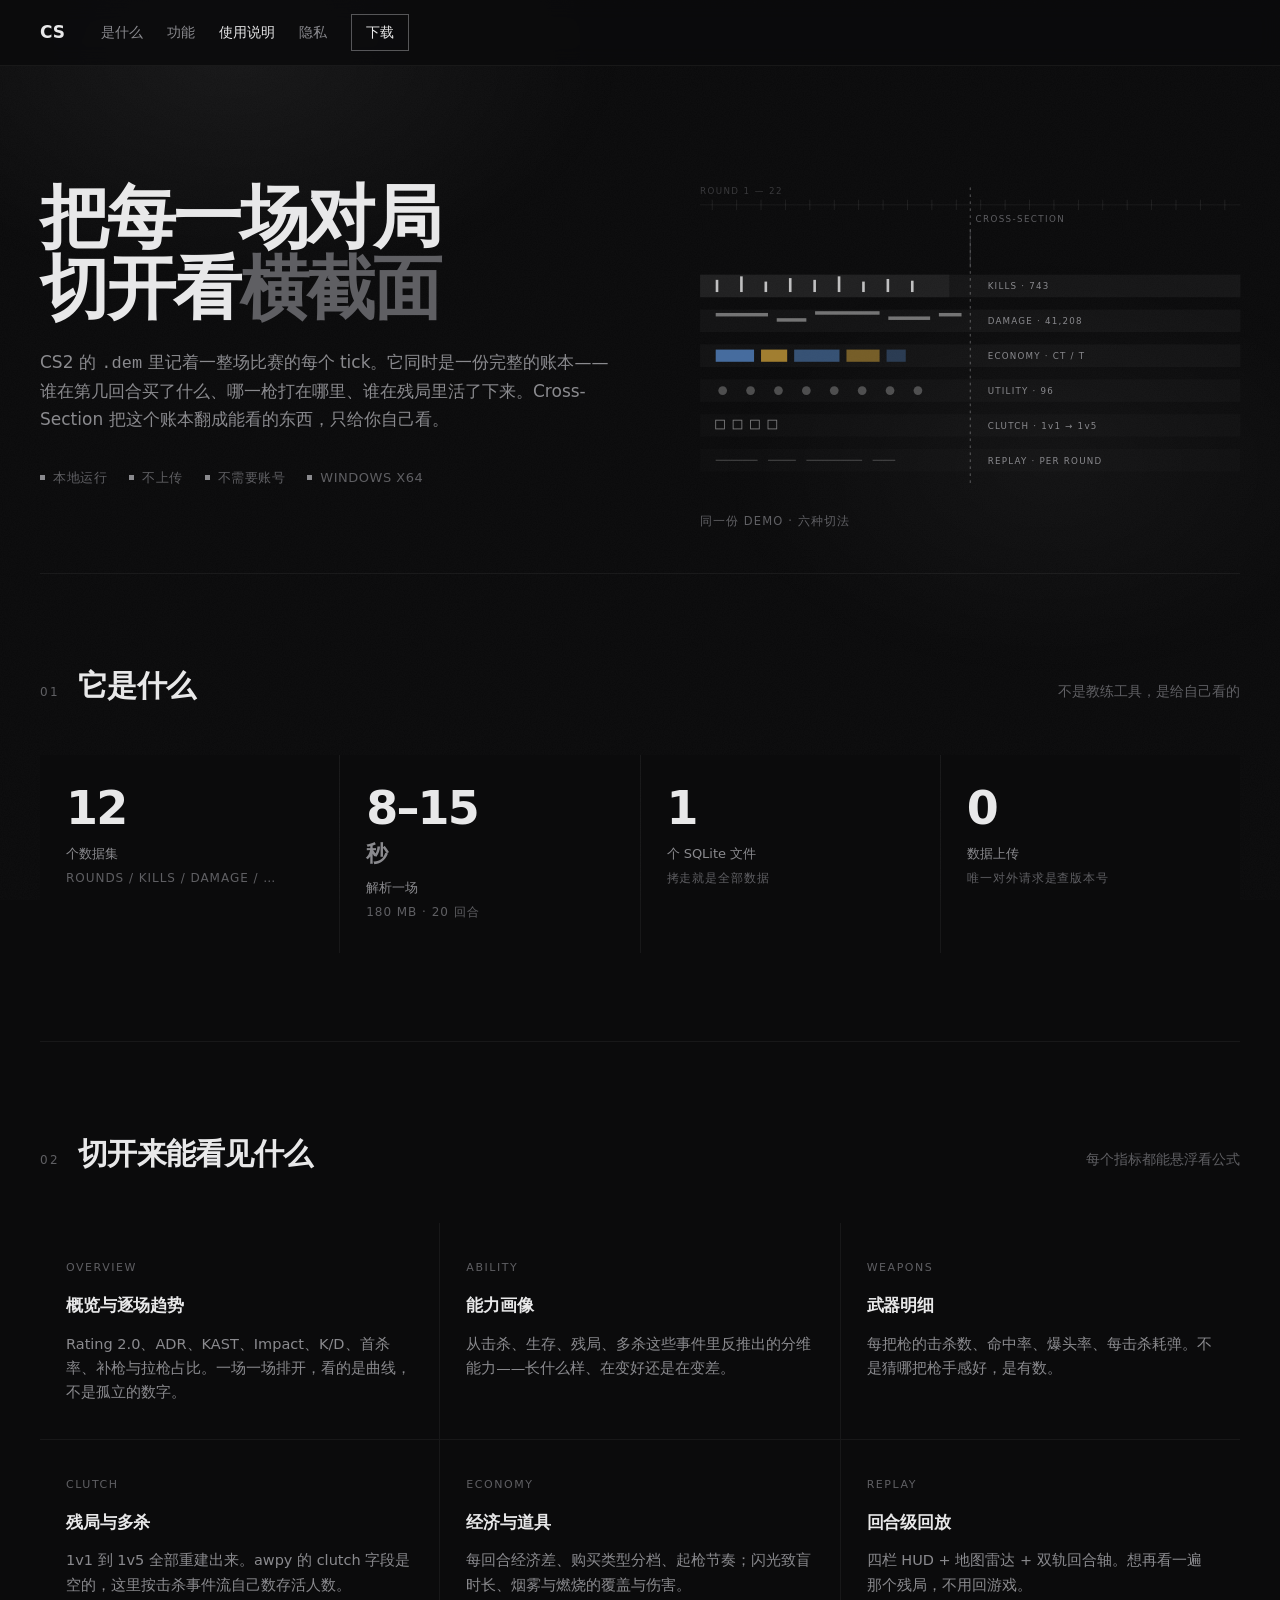
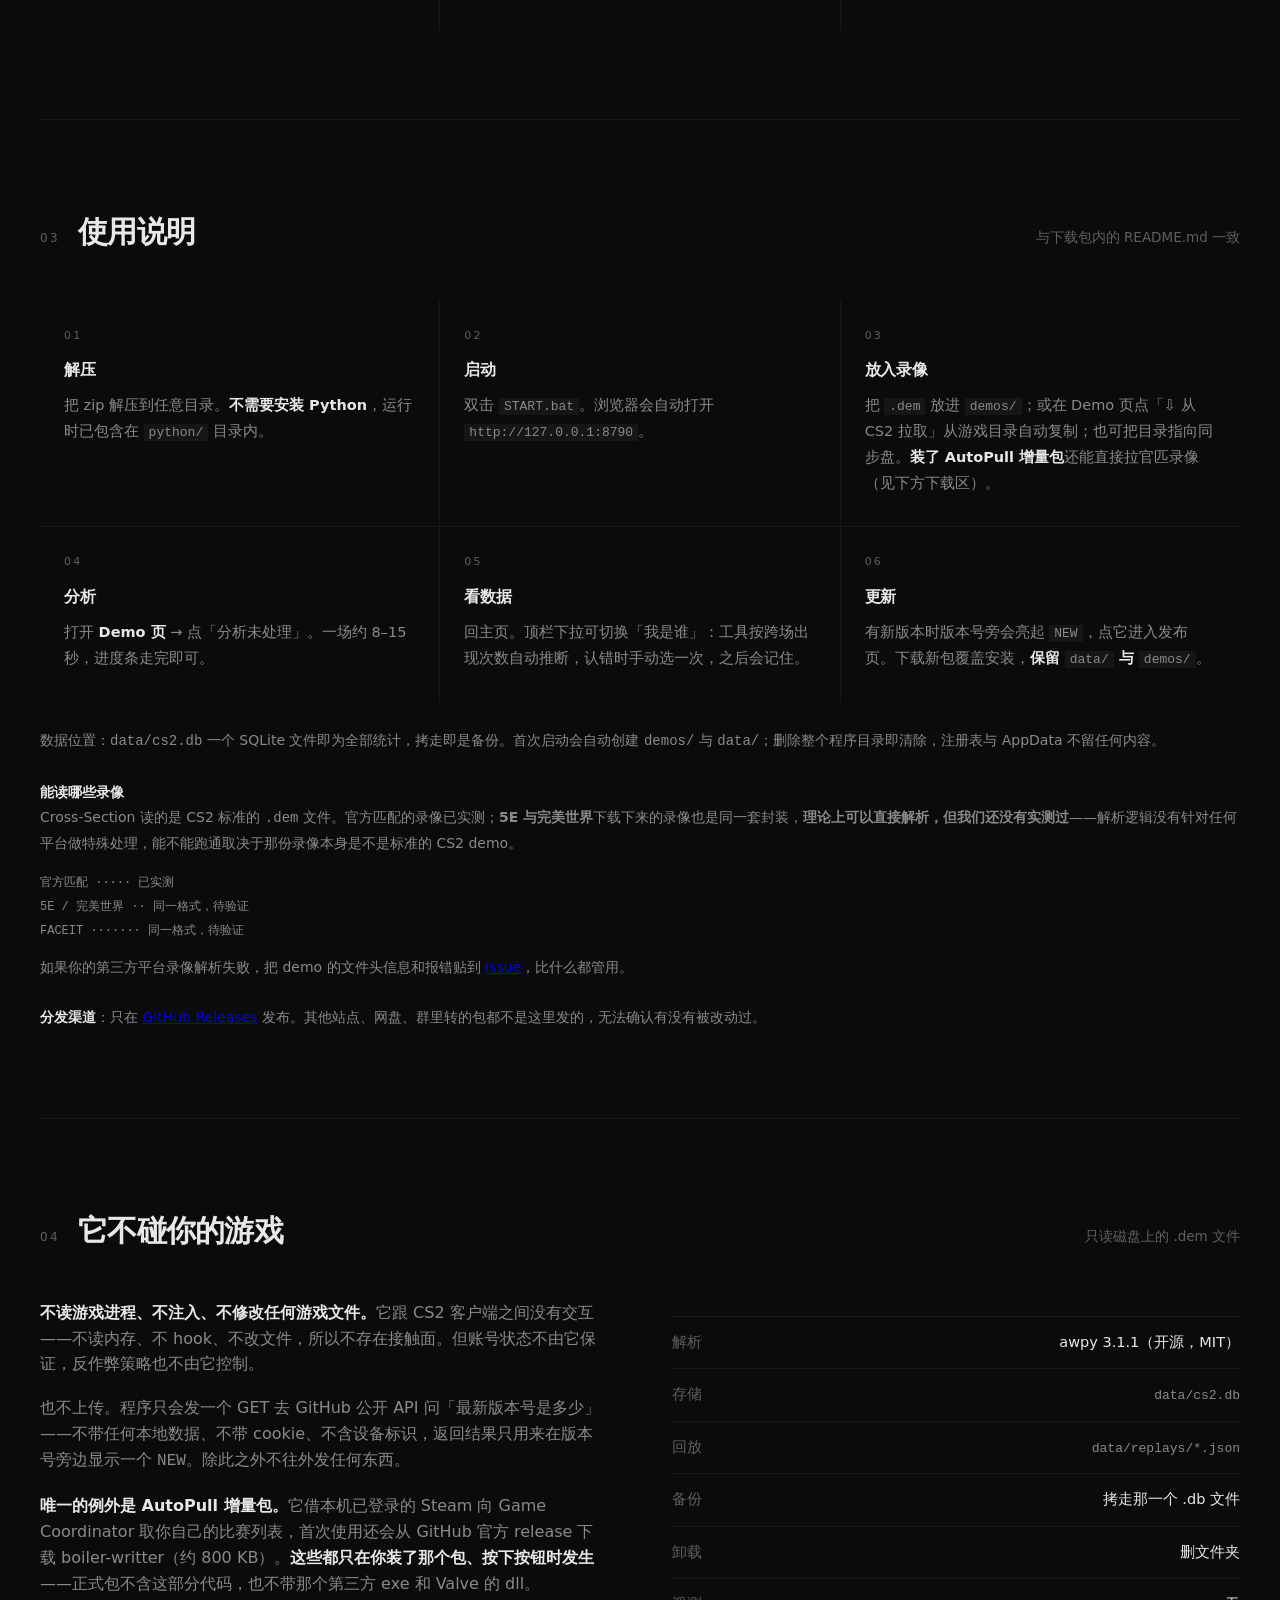
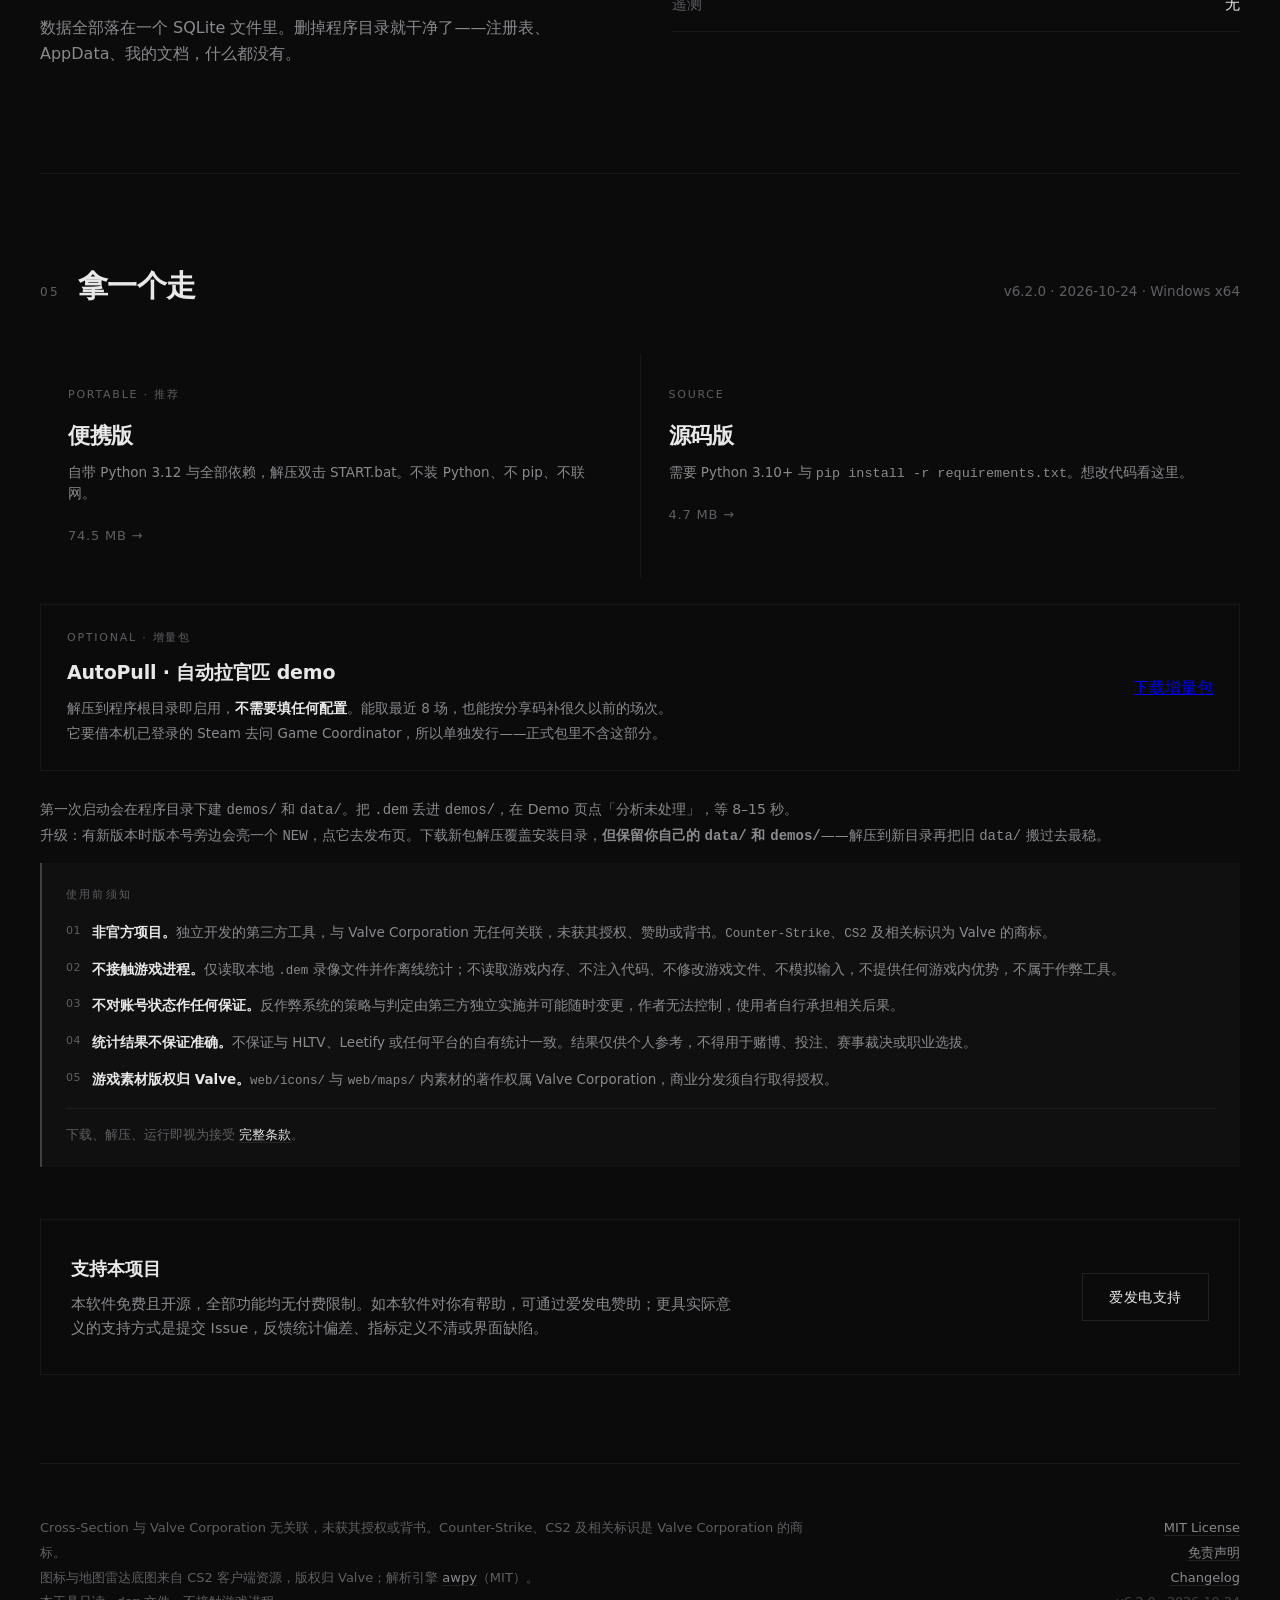
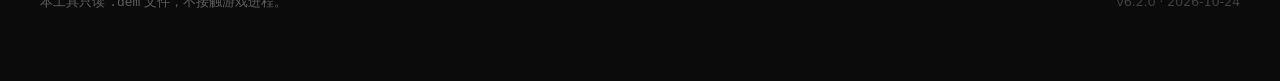
==== docs/index.html @ 618d6573 "docs: 便携包实际体积（74.5 MB / 解压 230 MB）+ 交叉组装说明" ====
<!doctype html>
<html lang="zh">
<meta charset="utf-8">
<meta name="viewport" content="width=device-width,initial-scale=1">
<title>Cross-Section · 把每一场 CS2 切开看横截面</title>
<meta name="description" content="本地运行的 CS2 对局分析工具。读 .dem，攒成你自己的数据档案。不联网、不上传、不需要账号。">
<style>
:root{
  --bg:#0b0b0c; --ink:#e8e8e9; --dim:#8a8a8e; --dimmer:#5f5f63;
  --line:rgba(255,255,255,.09); --line2:rgba(255,255,255,.055);
  --ct:#5b8fd4; --t:#d8a83c;
  --noise:url("data:image/svg+xml,%3Csvg xmlns='http://www.w3.org/2000/svg' width='140' height='140'%3E%3Cfilter id='n'%3E%3CfeTurbulence type='fractalNoise' baseFrequency='0.85' numOctaves='3' stitchTiles='stitch'/%3E%3CfeColorMatrix type='saturate' values='0'/%3E%3CfeComponentTransfer%3E%3CfeFuncA type='linear' slope='0.035'/%3E%3C/feComponentTransfer%3E%3C/filter%3E%3Crect width='100%25' height='100%25' filter='url(%23n)'/%3E%3C/svg%3E");
  --f:system-ui,-apple-system,"Segoe UI","Noto Sans SC","Microsoft YaHei",sans-serif;
}
*{box-sizing:border-box}
html{scroll-behavior:smooth}
body{
  margin:0;background:var(--bg);color:var(--ink);font:16px/1.62 var(--f);
  -webkit-font-smoothing:antialiased;
}
body::before{
  content:'';position:fixed;inset:0;z-index:0;pointer-events:none;
  background-image:var(--noise);opacity:.9;
}
body::after{
  content:'';position:fixed;inset:0;z-index:0;pointer-events:none;
  background:
    radial-gradient(ellipse 46% 40% at 18% 6%,rgba(255,255,255,.055),transparent 68%),
    radial-gradient(ellipse 38% 34% at 82% 52%,rgba(255,255,255,.035),transparent 70%);
}
.wrap{position:relative;z-index:1;max-width:1360px;margin:0 auto;padding:0 40px}
.num{font-variant-numeric:tabular-nums;letter-spacing:-.02em}

/* ---------- 顶栏 ---------- */
header{
  position:sticky;top:0;z-index:5;display:flex;align-items:center;gap:22px;
  padding:14px 40px;border-bottom:1px solid var(--line2);
  background:rgba(11,11,12,.86);backdrop-filter:blur(10px);
}
header nav{display:flex;align-items:center;gap:24px;margin-left:14px;font-size:14px}
header nav a.key{color:var(--ink)}
header nav a.cta{padding:6px 14px;border:1px solid rgba(232,232,233,.34);color:var(--ink);transition:border-color .18s,background .18s}
header nav a.cta:hover{border-color:var(--ink);background:rgba(255,255,255,.05)}
header nav a{color:var(--dim);text-decoration:none;transition:color .18s}
header nav a:hover{color:var(--ink)}

/* 品牌：C + ross- + S + ection */
.xb{
  display:inline-flex;align-items:baseline;position:relative;
  font-size:17px;font-weight:650;letter-spacing:.01em;color:var(--ink);
  user-select:none;line-height:1;
}
.xb-c,.xb-s{color:var(--ink)}
.xb-m1,.xb-m2{
  display:inline-block;max-width:0;overflow:hidden;opacity:0;white-space:nowrap;
  transition:max-width 220ms cubic-bezier(.22,.61,.36,1),opacity 160ms linear;
}
.xb:hover .xb-m1,.xb:focus-visible .xb-m1{
  max-width:3.4em;opacity:1;
  transition:max-width 340ms cubic-bezier(.22,.61,.36,1),opacity 200ms linear;
}
.xb:hover .xb-m2,.xb:focus-visible .xb-m2{
  max-width:5em;opacity:1;
  transition:max-width 340ms cubic-bezier(.22,.61,.36,1) 110ms,opacity 200ms linear 110ms;
}
/* 短路时才出现的那一层：内容 Counter-Strike，不是 CS2 / 也不是全名 */
.xb-alt{position:absolute;left:0;top:0;visibility:hidden;
  font-size:inherit;font-weight:inherit;letter-spacing:inherit;line-height:inherit;
  color:inherit;white-space:nowrap;pointer-events:none}
/* 短路：四个片段保留占位地消失，Counter-Strike 顶上原位 */
.xb.glitch .xb-c,.xb.glitch .xb-m1,.xb.glitch .xb-s,.xb.glitch .xb-m2{visibility:hidden}
/* 短路期间宽度锁在常态 CS 宽度：强行收起两个片段，只留 C/S 占位，不随 hover 变宽 */
.xb.glitch .xb-m1,.xb.glitch .xb-m2{max-width:0;opacity:0;transition:none}
.xb.glitch .xb-alt{visibility:visible;animation:xb-body 840ms linear both}
.xb.glitch .xb-alt::before,.xb.glitch .xb-alt::after{content:"Counter-Strike";
  position:absolute;left:0;top:0;white-space:nowrap;color:var(--ink)}
.xb.glitch .xb-alt::before{animation:xb-tear-a 840ms steps(1,end) both}
.xb.glitch .xb-alt::after{animation:xb-tear-b 840ms steps(1,end) both}
/* 扫描线：1px 白线从上扫到下 */
.xb.glitch::after{content:"";position:absolute;left:0;right:0;height:1px;top:0;
  background:rgba(255,255,255,.18);pointer-events:none;
  animation:xb-scan 840ms linear both}

/* 本体：亮度/透明度闪断 + 轻微错位（不做虚化） */
@keyframes xb-body{
  0%{opacity:1;transform:translateX(0);filter:brightness(1)}
  4%{opacity:.35;transform:translateX(-2px);filter:brightness(1.6)}
  6%{opacity:1;transform:translateX(1px);filter:brightness(.7)}
  9%{opacity:.6;transform:translateX(0);filter:brightness(1.3)}
  14%{opacity:1;transform:translateX(2px);filter:brightness(1)}
  22%{opacity:.28;transform:translateX(0);filter:brightness(1.9)}
  30%{opacity:1;transform:translateX(-1px);filter:brightness(.85)}
  46%{opacity:.75;transform:translateX(3px);filter:brightness(1.2)}
  52%{opacity:1;transform:translateX(0);filter:brightness(1)}
  58%{opacity:.42;transform:translateX(-3px);filter:brightness(1.5)}
  74%{opacity:1;transform:translateX(1px);filter:brightness(.9)}
  88%{opacity:.55;transform:translateX(0);filter:brightness(1.35)}
  100%{opacity:1;transform:translateX(0);filter:brightness(1)}
}
/* 撕裂层 A：不同切片 + 不同横向错位 */
@keyframes xb-tear-a{
  0%{clip-path:inset(0 0 100% 0);transform:translateX(0);opacity:.9}
  4%{clip-path:inset(12% 0 62% 0);transform:translateX(-6px)}
  6%{clip-path:inset(0 0 100% 0);transform:translateX(0)}
  9%{clip-path:inset(38% 0 44% 0);transform:translateX(7px)}
  14%{clip-path:inset(0 0 100% 0);transform:translateX(0)}
  22%{clip-path:inset(58% 0 20% 0);transform:translateX(-9px)}
  30%{clip-path:inset(0 0 100% 0);transform:translateX(0);opacity:.7}
  46%{clip-path:inset(24% 0 54% 0);transform:translateX(5px)}
  52%{clip-path:inset(0 0 100% 0);transform:translateX(0)}
  58%{clip-path:inset(70% 0 8% 0);transform:translateX(-4px)}
  74%{clip-path:inset(0 0 100% 0);transform:translateX(0);opacity:1}
  88%{clip-path:inset(44% 0 38% 0);transform:translateX(3px)}
  100%{clip-path:inset(0 0 100% 0);transform:translateX(0)}
}
/* 撕裂层 B：与 A 互补的切片，制造整块错位 */
@keyframes xb-tear-b{
  0%{clip-path:inset(100% 0 0 0);transform:translateX(0);opacity:.8}
  4%{clip-path:inset(62% 0 24% 0);transform:translateX(8px)}
  6%{clip-path:inset(100% 0 0 0);transform:translateX(0)}
  9%{clip-path:inset(0 0 76% 0);transform:translateX(-7px)}
  14%{clip-path:inset(100% 0 0 0);transform:translateX(0);opacity:1}
  22%{clip-path:inset(30% 0 52% 0);transform:translateX(11px)}
  30%{clip-path:inset(100% 0 0 0);transform:translateX(0);opacity:.6}
  46%{clip-path:inset(78% 0 6% 0);transform:translateX(-5px)}
  52%{clip-path:inset(100% 0 0 0);transform:translateX(0)}
  58%{clip-path:inset(16% 0 70% 0);transform:translateX(6px)}
  74%{clip-path:inset(100% 0 0 0);transform:translateX(0);opacity:1}
  88%{clip-path:inset(52% 0 30% 0);transform:translateX(-8px)}
  100%{clip-path:inset(100% 0 0 0);transform:translateX(0)}
}
@keyframes xb-scan{
  0%{top:0;opacity:0}
  6%{opacity:.9}
  46%{top:calc(50% - 1px);opacity:.7}
  74%{opacity:.45}
  100%{top:calc(100% - 1px);opacity:0}
}
@media (prefers-reduced-motion:reduce){
  .xb-m1,.xb-m2{transition:none}
  .xb.glitch .xb-alt,.xb.glitch .xb-alt::before,.xb.glitch .xb-alt::after,
  .xb.glitch::after{animation:none}
  .xb.glitch::after{opacity:0}
}

/* ---------- Hero ---------- */
.hero{padding:104px 0 72px;display:grid;grid-template-columns:minmax(0,1fr) minmax(420px,.92fr);gap:72px;align-items:center}
.hero h1{
  margin:0;font-size:clamp(44px,5.4vw,82px);line-height:1.02;font-weight:680;
  letter-spacing:-.035em;
}
.hero h1 em{font-style:normal;color:var(--dimmer)}
.hero .lead{margin:26px 0 0;font-size:17px;color:var(--dim);max-width:34em}
.hero .meta{margin-top:34px;display:flex;flex-wrap:wrap;gap:10px 22px;font-size:13px;color:var(--dimmer);letter-spacing:.04em;text-transform:uppercase}
.hero .meta i{display:inline-block;width:5px;height:5px;background:var(--dim);margin-right:8px;vertical-align:2px}

/* 横截面图 */
.slab{position:relative}
.slab svg{display:block;width:100%;height:auto;overflow:visible}
.slab .cap{position:absolute;left:0;bottom:-30px;font-size:11.5px;color:var(--dimmer);letter-spacing:.1em;text-transform:uppercase}
@keyframes sliceIn{from{transform:translateY(14px);opacity:0}to{transform:none;opacity:1}}
@keyframes seamPulse{0%,100%{opacity:.25}50%{opacity:.75}}
.seam{animation:seamPulse 6s ease-in-out infinite}
.slab .lay{animation:sliceIn .7s cubic-bezier(.22,.61,.36,1) backwards}

/* ---------- 章节 ---------- */
section{position:relative;padding:88px 0;border-top:1px solid var(--line2)}
.sec-h{display:flex;align-items:baseline;gap:18px;margin-bottom:44px}
.sec-h .idx{font-size:12px;color:var(--dimmer);letter-spacing:.2em}
.sec-h h2{margin:0;font-size:30px;font-weight:640;letter-spacing:-.025em}
.sec-h .note{margin-left:auto;font-size:13.5px;color:var(--dimmer)}

/* 数字条 */
.stats{display:grid;grid-template-columns:repeat(4,1fr);gap:1px;background:var(--line2)}
.stats div{background:var(--bg);padding:30px 26px}
.stats b{display:block;font-size:46px;font-weight:660;line-height:1;letter-spacing:-.04em}
.stats span{display:block;margin-top:12px;font-size:13px;color:var(--dim)}
.stats u{text-decoration:none;color:var(--dimmer);font-size:12px;letter-spacing:.08em}

/* 功能 */
.feats{display:grid;grid-template-columns:repeat(3,1fr);gap:1px;background:var(--line2)}
.feats article{background:var(--bg);padding:30px 26px 34px;transition:background .2s}
.feats article:hover{background:rgba(255,255,255,.017)}
.feats h3{margin:0 0 12px;font-size:16.5px;font-weight:620;letter-spacing:-.01em}
.feats p{margin:0;font-size:14.5px;line-height:1.68;color:var(--dim)}
.feats .tag{display:inline-block;margin-bottom:16px;font-size:11px;letter-spacing:.14em;color:var(--dimmer);text-transform:uppercase}

/* 使用说明：三列步骤 */
.steps{display:grid;grid-template-columns:repeat(3,minmax(0,1fr));gap:1px;background:var(--line2);margin-bottom:26px}
.steps>div{background:var(--bg);padding:26px 24px 30px}
.steps .n{font-size:11px;letter-spacing:.2em;color:var(--dimmer);font-variant-numeric:tabular-nums}
.steps h4{margin:13px 0 10px;font-size:16px;font-weight:620;letter-spacing:-.01em}
.steps p{margin:0;font-size:14.5px;line-height:1.78;color:var(--dim)}
.steps p strong{color:var(--ink);font-weight:600}
.steps code{font:13px/1.5 ui-monospace,SFMono-Regular,Menlo,monospace;color:var(--dim);
  background:rgba(255,255,255,.045);padding:1px 5px}
@media (max-width:1080px){.steps{grid-template-columns:1fr 1fr}}
@media (max-width:640px){.steps{grid-template-columns:1fr}}

/* 两栏 */
.two{display:grid;grid-template-columns:minmax(0,1fr) minmax(0,1fr);gap:64px;align-items:start}
.two p{margin:0 0 18px;font-size:16px;color:var(--dim)}
.two strong{color:var(--ink);font-weight:600}
.kv{border-top:1px solid var(--line2)}
.kv div{display:flex;justify-content:space-between;gap:20px;padding:14px 0;border-bottom:1px solid var(--line2);font-size:14.5px}
.kv dt{color:var(--dimmer)}
.kv dd{margin:0;color:var(--ink)}
.kv code{font:13px/1.5 ui-monospace,SFMono-Regular,Menlo,monospace;color:var(--dim)}

/* 下载 */
.dl{display:grid;grid-template-columns:1fr 1fr;gap:1px;background:var(--line2);margin-bottom:26px}
.dl a{
  display:block;background:var(--bg);padding:32px 28px;text-decoration:none;color:inherit;
  transition:background .2s;
}
.dl a:hover{background:rgba(255,255,255,.02)}
.dl .k{font-size:11px;letter-spacing:.16em;color:var(--dimmer);text-transform:uppercase}
.dl .n{margin:14px 0 8px;font-size:22px;font-weight:620;letter-spacing:-.02em}
.dl .s{font-size:13.5px;color:var(--dim)}
.dl .go{margin-top:20px;font-size:13px;color:var(--dimmer);letter-spacing:.06em}
.dl a:hover .go{color:var(--ink)}
.dl-notes{font-size:14px;color:var(--dim);line-height:1.8}
.disclaim{
  margin:0 0 28px;padding:22px 24px 20px;border-left:2px solid rgba(255,255,255,.2);
  background:rgba(255,255,255,.022);font-size:13.5px;line-height:1.9;color:var(--dim);
}
.disclaim .dt{
  margin:0 0 14px;font-size:11px;letter-spacing:.2em;text-transform:uppercase;
  color:var(--dimmer);
}
.disclaim ol{margin:0;padding:0;list-style:none;counter-reset:d}
.disclaim li{
  position:relative;padding-left:26px;margin-bottom:11px;
}
.disclaim li::before{
  counter-increment:d;content:counter(d,decimal-leading-zero);
  position:absolute;left:0;top:1px;font-size:11px;color:var(--dimmer);
  font-variant-numeric:tabular-nums;letter-spacing:.04em;
}
.disclaim li:last-child{margin-bottom:0}
.disclaim .df{
  margin:16px 0 0;padding-top:14px;border-top:1px solid var(--line2);
  font-size:12.5px;color:var(--dimmer);
}
.disclaim b{color:var(--ink);font-weight:600}
.disclaim a{color:var(--ink);text-decoration:none;border-bottom:1px solid var(--line)}
.disclaim code{font:12.5px/1.5 ui-monospace,SFMono-Regular,Menlo,monospace;color:var(--dim)}

/* 赞赏 */
.support{margin-top:52px;padding:34px 30px;border:1px solid var(--line2);display:grid;grid-template-columns:minmax(0,1fr) auto;gap:32px;align-items:center}
.support h3{margin:0 0 10px;font-size:18px;font-weight:620}
.support p{margin:0;font-size:14.5px;color:var(--dim);max-width:46em}
.support .btn{
  display:inline-block;padding:12px 26px;border:1px solid var(--line);
  color:var(--ink);text-decoration:none;font-size:14px;letter-spacing:.04em;
  transition:border-color .2s,background .2s;white-space:nowrap;
}
.support .btn:hover{border-color:var(--dim);background:rgba(255,255,255,.03)}

footer{padding:52px 0 72px;border-top:1px solid var(--line2);font-size:13px;color:var(--dimmer);line-height:1.9}
footer a{color:var(--dim);text-decoration:none;border-bottom:1px solid var(--line)}
footer a:hover{color:var(--ink)}
footer .cols{display:grid;grid-template-columns:2fr 1fr;gap:48px}
footer .cols p{margin:0}

@media (max-width:1080px){
  .hero{grid-template-columns:1fr;gap:48px;padding:72px 0 56px}
  .stats{grid-template-columns:repeat(2,1fr)}
  .feats{grid-template-columns:1fr 1fr}
  .two{grid-template-columns:1fr;gap:36px}
  .dl{grid-template-columns:1fr}
  .support{grid-template-columns:1fr}
}
@media (max-width:640px){
  .wrap{padding:0 22px}header{padding:12px 22px}header nav{display:none}
  .feats{grid-template-columns:1fr}.stats{grid-template-columns:1fr}
  section{padding:64px 0}
}
@media (prefers-reduced-motion:reduce){
  .seam,.slab .lay{animation:none!important}
  html{scroll-behavior:auto}
}
</style>

<header>
  <span class="xb" data-alt="Counter-Strike" aria-label="Cross-Section">
    <span class="xb-c">C</span><span class="xb-m1">ross-</span><span class="xb-s">S</span><span class="xb-m2">ection</span>
    <span class="xb-alt" aria-hidden="true">Counter-Strike</span>
  </span>
  <nav>
    <a href="#what">是什么</a>
    <a href="#feats">功能</a>
    <a href="#usage" class="key">使用说明</a>
    <a href="#privacy">隐私</a>
    <a href="#download" class="cta">下载</a>
  </nav>
</header>

<div class="wrap">

  <div class="hero">
    <div>
      <h1>把每一场对局<br>切开看<em>横截面</em></h1>
      <p class="lead">CS2 的 <code>.dem</code> 里记着一整场比赛的每个 tick。它同时是一份完整的账本——谁在第几回合买了什么、哪一枪打在哪里、谁在残局里活了下来。Cross-Section 把这个账本翻成能看的东西，只给你自己看。</p>
      <div class="meta">
        <span><i></i>本地运行</span>
        <span><i></i>不上传</span>
        <span><i></i>不需要账号</span>
        <span><i></i>Windows x64</span>
      </div>
    </div>

    <div class="slab">
      <svg viewBox="0 0 620 380" fill="none" aria-label="数据横截面示意">
        <!-- 上半：完整的一条比赛时间轴 -->
        <g opacity=".55">
          <line x1="0" y1="40" x2="620" y2="40" stroke="#e8e8e9" stroke-opacity=".14"/>
          <text x="0" y="28" fill="#5f5f63" font-size="10" letter-spacing="1.6" font-family="system-ui">ROUND 1 — 22</text>
          <!-- 回合刻度 -->
          <g stroke="#e8e8e9" stroke-opacity=".18">
            <line x1="14" y1="34" x2="14" y2="46"/><line x1="42" y1="34" x2="42" y2="46"/>
            <line x1="70" y1="34" x2="70" y2="46"/><line x1="98" y1="34" x2="98" y2="46"/>
            <line x1="126" y1="34" x2="126" y2="46"/><line x1="154" y1="34" x2="154" y2="46"/>
            <line x1="182" y1="34" x2="182" y2="46"/><line x1="210" y1="34" x2="210" y2="46"/>
            <line x1="238" y1="34" x2="238" y2="46"/><line x1="266" y1="34" x2="266" y2="46"/>
            <line x1="294" y1="34" x2="294" y2="46"/><line x1="322" y1="34" x2="322" y2="46"/>
            <line x1="350" y1="34" x2="350" y2="46"/><line x1="378" y1="34" x2="378" y2="46"/>
            <line x1="406" y1="34" x2="406" y2="46"/><line x1="434" y1="34" x2="434" y2="46"/>
            <line x1="462" y1="34" x2="462" y2="46"/><line x1="490" y1="34" x2="490" y2="46"/>
            <line x1="518" y1="34" x2="518" y2="46"/><line x1="546" y1="34" x2="546" y2="46"/>
            <line x1="574" y1="34" x2="574" y2="46"/><line x1="602" y1="34" x2="602" y2="46"/>
          </g>
        </g>

        <!-- 切缝 -->
        <line class="seam" x1="310" y1="20" x2="310" y2="360" stroke="#e8e8e9" stroke-opacity=".4" stroke-dasharray="3 5"/>

        <!-- 下半：切开后露出的层理 -->
        <g font-family="system-ui" font-size="10">
          <!-- 击杀 -->
          <g class="lay" style="animation-delay:.05s">
            <rect x="0" y="120" width="620" height="26" fill="#e8e8e9" fill-opacity=".05"/>
            <rect x="0" y="120" width="286" height="26" fill="#e8e8e9" fill-opacity=".05"/>
            <g fill="#e8e8e9" fill-opacity=".8">
              <rect x="18" y="126" width="3" height="14"/><rect x="46" y="122" width="3" height="18"/>
              <rect x="74" y="128" width="3" height="12"/><rect x="102" y="124" width="3" height="16"/>
              <rect x="130" y="126" width="3" height="14"/><rect x="158" y="122" width="3" height="18"/>
              <rect x="186" y="128" width="3" height="12"/><rect x="214" y="125" width="3" height="15"/>
              <rect x="242" y="127" width="3" height="13"/>
            </g>
            <text x="330" y="137" fill="#8a8a8e" letter-spacing="1.4">KILLS · 743</text>
          </g>

          <!-- 伤害 -->
          <g class="lay" style="animation-delay:.14s">
            <rect x="0" y="160" width="620" height="26" fill="#e8e8e9" fill-opacity=".035"/>
            <g fill="#e8e8e9" fill-opacity=".45">
              <rect x="18" y="164" width="60" height="4"/><rect x="88" y="170" width="34" height="4"/>
              <rect x="132" y="162" width="74" height="4"/><rect x="216" y="168" width="48" height="4"/>
              <rect x="274" y="164" width="26" height="4"/>
            </g>
            <text x="330" y="177" fill="#8a8a8e" letter-spacing="1.4">DAMAGE · 41,208</text>
          </g>

          <!-- 经济 -->
          <g class="lay" style="animation-delay:.23s">
            <rect x="0" y="200" width="620" height="26" fill="#e8e8e9" fill-opacity=".03"/>
            <g>
              <rect x="18" y="206" width="44" height="14" fill="#5b8fd4" fill-opacity=".72"/>
              <rect x="70" y="206" width="30" height="14" fill="#d8a83c" fill-opacity=".72"/>
              <rect x="108" y="206" width="52" height="14" fill="#5b8fd4" fill-opacity=".5"/>
              <rect x="168" y="206" width="38" height="14" fill="#d8a83c" fill-opacity=".5"/>
              <rect x="214" y="206" width="22" height="14" fill="#5b8fd4" fill-opacity=".32"/>
            </g>
            <text x="330" y="217" fill="#8a8a8e" letter-spacing="1.4">ECONOMY · CT / T</text>
          </g>

          <!-- 道具 -->
          <g class="lay" style="animation-delay:.32s">
            <rect x="0" y="240" width="620" height="26" fill="#e8e8e9" fill-opacity=".025"/>
            <g fill="#e8e8e9" fill-opacity=".28">
              <circle cx="26" cy="253" r="5"/><circle cx="58" cy="253" r="5"/>
              <circle cx="90" cy="253" r="5"/><circle cx="122" cy="253" r="5"/>
              <circle cx="154" cy="253" r="5"/><circle cx="186" cy="253" r="5"/>
              <circle cx="218" cy="253" r="5"/><circle cx="250" cy="253" r="5"/>
            </g>
            <text x="330" y="257" fill="#8a8a8e" letter-spacing="1.4">UTILITY · 96</text>
          </g>

          <!-- 残局 -->
          <g class="lay" style="animation-delay:.41s">
            <rect x="0" y="280" width="620" height="26" fill="#e8e8e9" fill-opacity=".02"/>
            <g stroke="#e8e8e9" stroke-opacity=".5">
              <rect x="18" y="287" width="10" height="10"/><rect x="38" y="287" width="10" height="10"/>
              <rect x="58" y="287" width="10" height="10"/><rect x="78" y="287" width="10" height="10"/>
            </g>
            <text x="330" y="297" fill="#8a8a8e" letter-spacing="1.4">CLUTCH · 1v1 → 1v5</text>
          </g>

          <!-- 回放 -->
          <g class="lay" style="animation-delay:.5s">
            <rect x="0" y="320" width="620" height="26" fill="#e8e8e9" fill-opacity=".015"/>
            <g stroke="#e8e8e9" stroke-opacity=".3">
              <path d="M18 333 h48 M78 333 h32 M122 333 h64 M198 333 h26"/>
            </g>
            <text x="330" y="337" fill="#8a8a8e" letter-spacing="1.4">REPLAY · PER ROUND</text>
          </g>
        </g>

        <!-- 切缝标注 -->
        <g font-family="system-ui" font-size="10" fill="#5f5f63" letter-spacing="1.6">
          <text x="316" y="60">CROSS-SECTION</text>
          <path d="M310 68 v44" stroke="#5f5f63" stroke-opacity=".6"/>
        </g>
      </svg>
      <div class="cap">同一份 demo · 六种切法</div>
    </div>
  </div>

  <section id="what">
    <div class="sec-h">
      <span class="idx">01</span>
      <h2>它是什么</h2>
      <span class="note">不是教练工具，是给自己看的</span>
    </div>
    <div class="stats">
      <div><b class="num">12</b><span>个数据集</span><u>ROUNDS / KILLS / DAMAGE / …</u></div>
      <div><b class="num">8–15<span style="font-size:22px">秒</span></b><span>解析一场</span><u>180 MB · 20 回合</u></div>
      <div><b class="num">1</b><span>个 SQLite 文件</span><u>拷走就是全部数据</u></div>
      <div><b class="num">0</b><span>数据上传</span><u>唯一对外请求是查版本号</u></div>
    </div>
  </section>

  <section id="feats">
    <div class="sec-h">
      <span class="idx">02</span>
      <h2>切开来能看见什么</h2>
      <span class="note">每个指标都能悬浮看公式</span>
    </div>
    <div class="feats">
      <article>
        <span class="tag">Overview</span>
        <h3>概览与逐场趋势</h3>
        <p>Rating 2.0、ADR、KAST、Impact、K/D、首杀率、补枪与拉枪占比。一场一场排开，看的是曲线，不是孤立的数字。</p>
      </article>
      <article>
        <span class="tag">Ability</span>
        <h3>能力画像</h3>
        <p>从击杀、生存、残局、多杀这些事件里反推出的分维能力——长什么样、在变好还是在变差。</p>
      </article>
      <article>
        <span class="tag">Weapons</span>
        <h3>武器明细</h3>
        <p>每把枪的击杀数、命中率、爆头率、每击杀耗弹。不是猜哪把枪手感好，是有数。</p>
      </article>
      <article>
        <span class="tag">Clutch</span>
        <h3>残局与多杀</h3>
        <p>1v1 到 1v5 全部重建出来。awpy 的 clutch 字段是空的，这里按击杀事件流自己数存活人数。</p>
      </article>
      <article>
        <span class="tag">Economy</span>
        <h3>经济与道具</h3>
        <p>每回合经济差、购买类型分档、起枪节奏；闪光致盲时长、烟雾与燃烧的覆盖与伤害。</p>
      </article>
      <article>
        <span class="tag">Replay</span>
        <h3>回合级回放</h3>
        <p>四栏 HUD + 地图雷达 + 双轨回合轴。想再看一遍那个残局，不用回游戏。</p>
      </article>
    </div>
  </section>

  <section id="usage">
    <div class="sec-h">
      <span class="idx">03</span>
      <h2>使用说明</h2>
      <span class="note">与下载包内的 README.md 一致</span>
    </div>
    <div class="steps">
      <div>
        <div class="n">01</div>
        <h4>解压</h4>
        <p>把 zip 解压到任意目录。<strong>不需要安装 Python</strong>，运行时已包含在 <code>python/</code> 目录内。</p>
      </div>
      <div>
        <div class="n">02</div>
        <h4>启动</h4>
        <p>双击 <code>START.bat</code>。浏览器会自动打开 <code>http://127.0.0.1:8790</code>。</p>
      </div>
      <div>
        <div class="n">03</div>
        <h4>放入录像</h4>
        <p>把 <code>.dem</code> 放进 <code>demos/</code>；或在 Demo 页点「⇩ 从 CS2 拉取」从游戏目录自动复制；也可把目录指向同步盘。<strong>装了 AutoPull 增量包</strong>还能直接拉官匹录像（见下方下载区）。</p>
      </div>
      <div>
        <div class="n">04</div>
        <h4>分析</h4>
        <p>打开 <strong>Demo 页</strong> → 点「分析未处理」。一场约 8–15 秒，进度条走完即可。</p>
      </div>
      <div>
        <div class="n">05</div>
        <h4>看数据</h4>
        <p>回主页。顶栏下拉可切换「我是谁」：工具按跨场出现次数自动推断，认错时手动选一次，之后会记住。</p>
      </div>
      <div>
        <div class="n">06</div>
        <h4>更新</h4>
        <p>有新版本时版本号旁会亮起 <code>NEW</code>，点它进入发布页。下载新包覆盖安装，<strong>保留 <code>data/</code> 与 <code>demos/</code></strong>。</p>
      </div>
    </div>
    <p class="dl-notes">
      数据位置：<code>data/cs2.db</code> 一个 SQLite 文件即为全部统计，拷走即是备份。首次启动会自动创建 <code>demos/</code> 与 <code>data/</code>；删除整个程序目录即清除，注册表与 AppData 不留任何内容。
    </p>
    <div class="dl-notes" style="margin-top:26px">
      <strong style="color:var(--ink)">能读哪些录像</strong><br>
      Cross-Section 读的是 CS2 标准的 <code>.dem</code> 文件。官方匹配的录像已实测；<strong>5E 与完美世界</strong>下载下来的录像也是同一套封装，<strong>理论上可以直接解析，但我们还没有实测过</strong>——解析逻辑没有针对任何平台做特殊处理，能不能跑通取决于那份录像本身是不是标准的 CS2 demo。
      <div style="margin:14px 0 12px;font-family:ui-monospace,SFMono-Regular,monospace;font-size:12px;line-height:2;color:var(--dim)">
        官方匹配 ····· 已实测<br>
        5E / 完美世界 ·· 同一格式，待验证<br>
        FACEIT ······· 同一格式，待验证
      </div>
      如果你的第三方平台录像解析失败，把 demo 的文件头信息和报错贴到 <a href="https://github.com/N2-O/cross-section/issues">Issue</a>，比什么都管用。
      <br><br>
      <strong style="color:var(--ink)">分发渠道</strong>：只在 <a href="https://github.com/N2-O/cross-section/releases/latest">GitHub Releases</a> 发布。其他站点、网盘、群里转的包都不是这里发的，无法确认有没有被改动过。
    </div>
  </section>

  <section id="privacy">
    <div class="sec-h">
      <span class="idx">04</span>
      <h2>它不碰你的游戏</h2>
      <span class="note">只读磁盘上的 .dem 文件</span>
    </div>
    <div class="two">
      <div>
        <p><strong>不读游戏进程、不注入、不修改任何游戏文件。</strong>它跟 CS2 客户端之间没有交互——不读内存、不 hook、不改文件，所以不存在接触面。但账号状态不由它保证，反作弊策略也不由它控制。</p>
        <p>也不上传。程序只会发一个 GET 去 GitHub 公开 API 问「最新版本号是多少」——不带任何本地数据、不带 cookie、不含设备标识，返回结果只用来在版本号旁边显示一个 <code>NEW</code>。除此之外不往外发任何东西。</p>
        <p><strong>唯一的例外是 AutoPull 增量包。</strong>它借本机已登录的 Steam 向 Game Coordinator 取你自己的比赛列表，首次使用还会从 GitHub 官方 release 下载 boiler-writter（约 800 KB）。<strong>这些都只在你装了那个包、按下按钮时发生</strong>——正式包不含这部分代码，也不带那个第三方 exe 和 Valve 的 dll。</p>
        <p>数据全部落在一个 SQLite 文件里。删掉程序目录就干净了——注册表、AppData、我的文档，什么都没有。</p>
      </div>
      <dl class="kv">
        <div><dt>解析</dt><dd>awpy 3.1.1（开源，MIT）</dd></div>
        <div><dt>存储</dt><dd><code>data/cs2.db</code></dd></div>
        <div><dt>回放</dt><dd><code>data/replays/*.json</code></dd></div>
        <div><dt>备份</dt><dd>拷走那一个 .db 文件</dd></div>
        <div><dt>卸载</dt><dd>删文件夹</dd></div>
        <div><dt>遥测</dt><dd>无</dd></div>
      </dl>
    </div>
  </section>

  <section id="download">
    <div class="sec-h">
      <span class="idx">05</span>
      <h2>拿一个走</h2>
      <span class="note">v6.2.0 · 2026-10-24 · Windows x64</span>
    </div>
    <div class="dl">
      <a href="https://github.com/N2-O/cross-section/releases/latest">
        <div class="k">Portable · 推荐</div>
        <div class="n">便携版</div>
        <div class="s">自带 Python 3.12 与全部依赖，解压双击 START.bat。不装 Python、不 pip、不联网。</div>
        <div class="go">74.5 MB →</div>
      </a>
      <a href="https://github.com/N2-O/cross-section/releases/latest">
        <div class="k">Source</div>
        <div class="n">源码版</div>
        <div class="s">需要 Python 3.10+ 与 <code>pip install -r requirements.txt</code>。想改代码看这里。</div>
        <div class="go">4.7 MB →</div>
      </a>
    </div>

    <div style="border:1px solid var(--line2);padding:24px 26px;margin-bottom:26px;display:flex;gap:24px;align-items:center;flex-wrap:wrap">
      <div style="flex:1 1 360px">
        <div class="k" style="font-size:11px;letter-spacing:.16em;color:var(--dimmer);text-transform:uppercase">Optional · 增量包</div>
        <div style="margin:10px 0 8px;font-size:19px;font-weight:620;letter-spacing:-.01em">AutoPull · 自动拉官匹 demo</div>
        <div style="font-size:13.5px;line-height:1.85;color:var(--dim)">
          解压到程序根目录即启用，<strong style="color:var(--ink)">不需要填任何配置</strong>。能取最近 8 场，也能按分享码补很久以前的场次。<br>
          它要借本机已登录的 Steam 去问 Game Coordinator，所以单独发行——正式包里不含这部分。
        </div>
      </div>
      <a class="btn" href="https://github.com/N2-O/cross-section/releases/latest">下载增量包</a>
    </div>

    <p class="dl-notes">
      第一次启动会在程序目录下建 <code>demos/</code> 和 <code>data/</code>。把 <code>.dem</code> 丢进 <code>demos/</code>，在 Demo 页点「分析未处理」，等 8–15 秒。<br>
      升级：有新版本时版本号旁边会亮一个 <code>NEW</code>，点它去发布页。下载新包解压覆盖安装目录，<strong>但保留你自己的 <code>data/</code> 和 <code>demos/</code></strong>——解压到新目录再把旧 <code>data/</code> 搬过去最稳。
    </p>

    <div class="disclaim">
      <p class="dt">使用前须知</p>
      <ol>
        <li><b>非官方项目。</b>独立开发的第三方工具，与 Valve Corporation 无任何关联，未获其授权、赞助或背书。<code>Counter-Strike</code>、<code>CS2</code> 及相关标识为 Valve 的商标。</li>
        <li><b>不接触游戏进程。</b>仅读取本地 <code>.dem</code> 录像文件并作离线统计；不读取游戏内存、不注入代码、不修改游戏文件、不模拟输入，不提供任何游戏内优势，不属于作弊工具。</li>
        <li><b>不对账号状态作任何保证。</b>反作弊系统的策略与判定由第三方独立实施并可能随时变更，作者无法控制，使用者自行承担相关后果。</li>
        <li><b>统计结果不保证准确。</b>不保证与 HLTV、Leetify 或任何平台的自有统计一致。结果仅供个人参考，不得用于赌博、投注、赛事裁决或职业选拔。</li>
        <li><b>游戏素材版权归 Valve。</b><code>web/icons/</code> 与 <code>web/maps/</code> 内素材的著作权属 Valve Corporation，商业分发须自行取得授权。</li>
      </ol>
      <p class="df">下载、解压、运行即视为接受 <a href="https://github.com/N2-O/cross-section/blob/main/DISCLAIMER.md">完整条款</a>。</p>
    </div>

    <div class="support">
      <div>
        <h3>支持本项目</h3>
        <p>本软件免费且开源，全部功能均无付费限制。如本软件对你有帮助，可通过爱发电赞助；更具实际意义的支持方式是提交 Issue，反馈统计偏差、指标定义不清或界面缺陷。</p>
      </div>
      <a class="btn" href="https://ifdian.net/a/Nitrous_Oxide153" target="_blank" rel="noopener">爱发电支持</a>
    </div>
  </section>

  <footer>
    <div class="cols">
      <p>
        Cross-Section 与 Valve Corporation 无关联，未获其授权或背书。Counter-Strike、CS2 及相关标识是 Valve Corporation 的商标。<br>
        图标与地图雷达底图来自 CS2 客户端资源，版权归 Valve；解析引擎 <a href="https://github.com/pnxenopoulos/awpy">awpy</a>（MIT）。<br>
        本工具只读 <code>.dem</code> 文件，不接触游戏进程。
      </p>
      <p style="text-align:right">
        <a href="https://github.com/N2-O/cross-section/blob/main/LICENSE">MIT License</a><br>
        <a href="https://github.com/N2-O/cross-section/blob/main/DISCLAIMER.md">免责声明</a><br>
        <a href="https://github.com/N2-O/cross-section/blob/main/CHANGELOG.md">Changelog</a><br>
        <span class="num" style="color:#3f3f42">v6.2.0 · 2026-10-24</span>
      </p>
    </div>
  </footer>

</div>

<script>
(function () {
  var xb = document.querySelector('.xb');
  if (!xb) return;
  if (matchMedia('(prefers-reduced-motion: reduce)').matches) return;
  function fire() {
    xb.classList.add('glitch');
    setTimeout(function () {
      xb.classList.remove('glitch');
      setTimeout(fire, 14000 + Math.random() * 12000);
    }, 840);
  }
  setTimeout(fire, 9000 + Math.random() * 5000);
})();
</script>
</html>
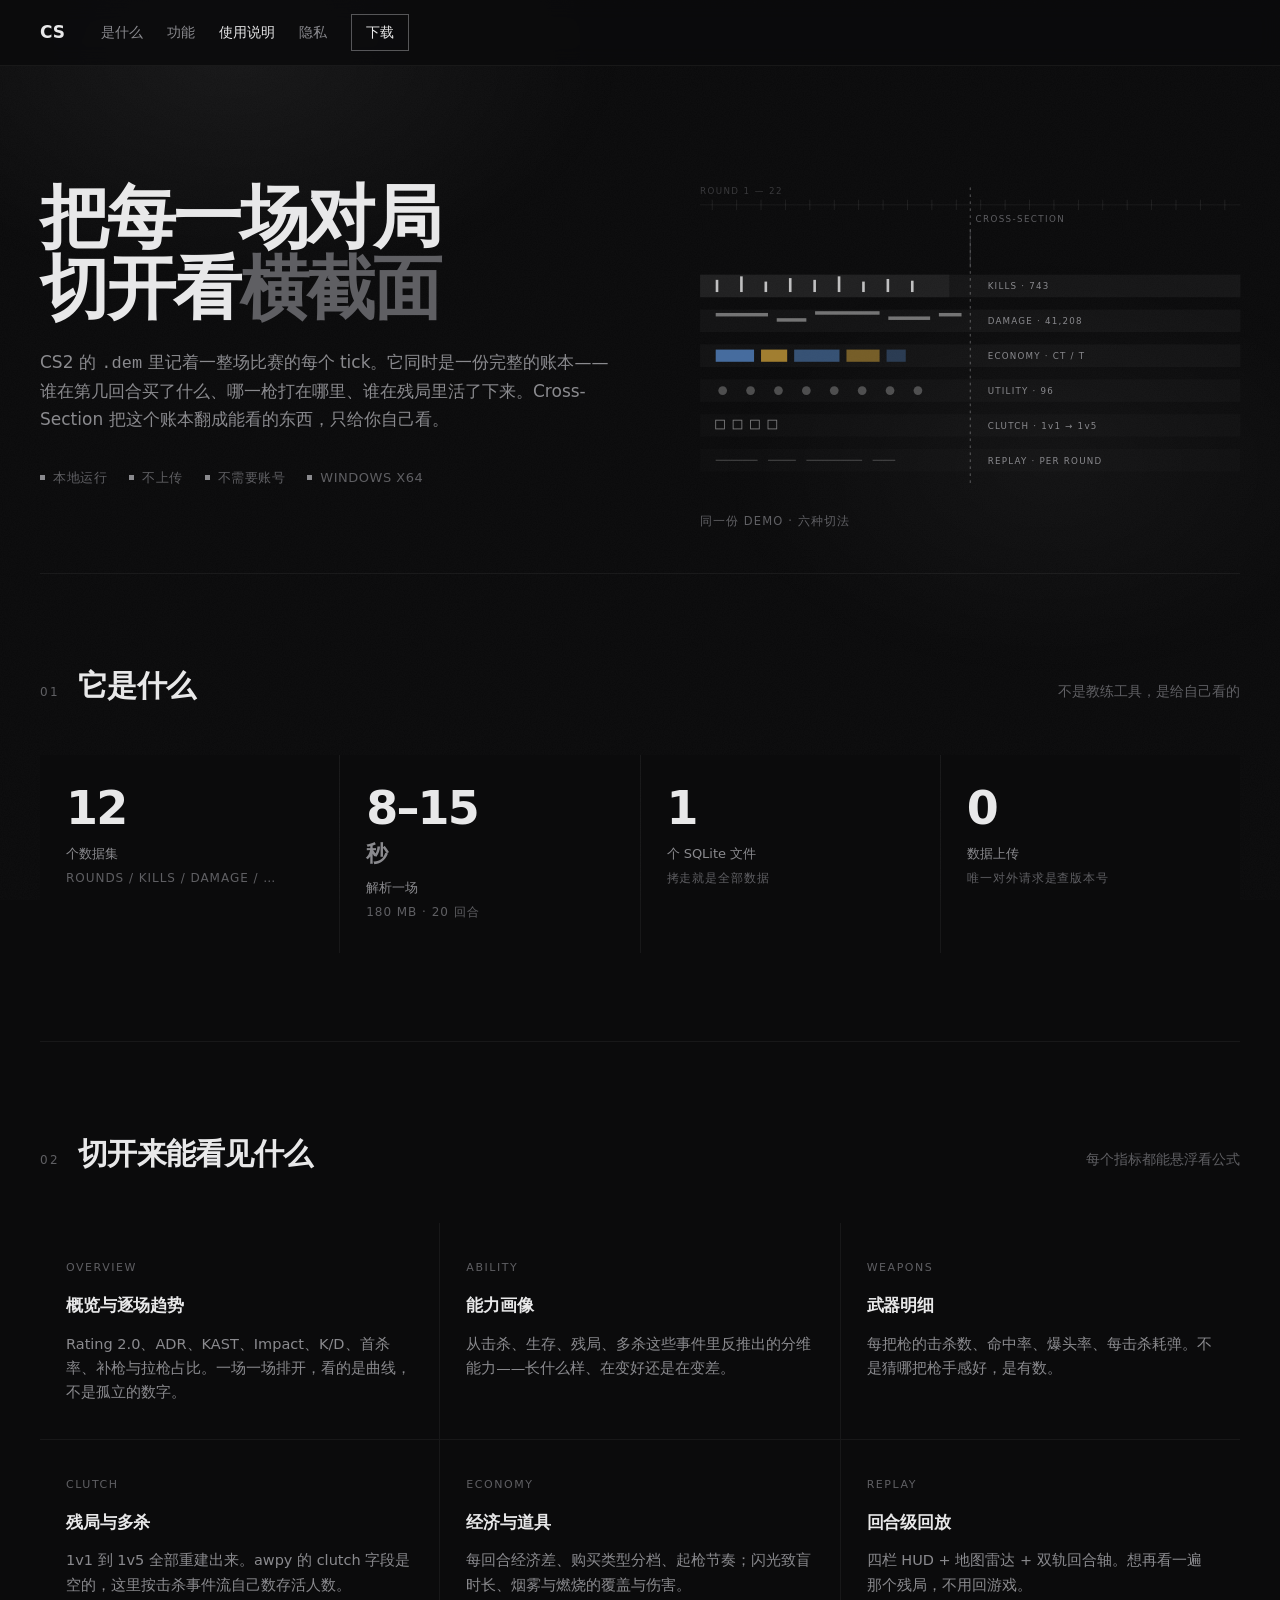
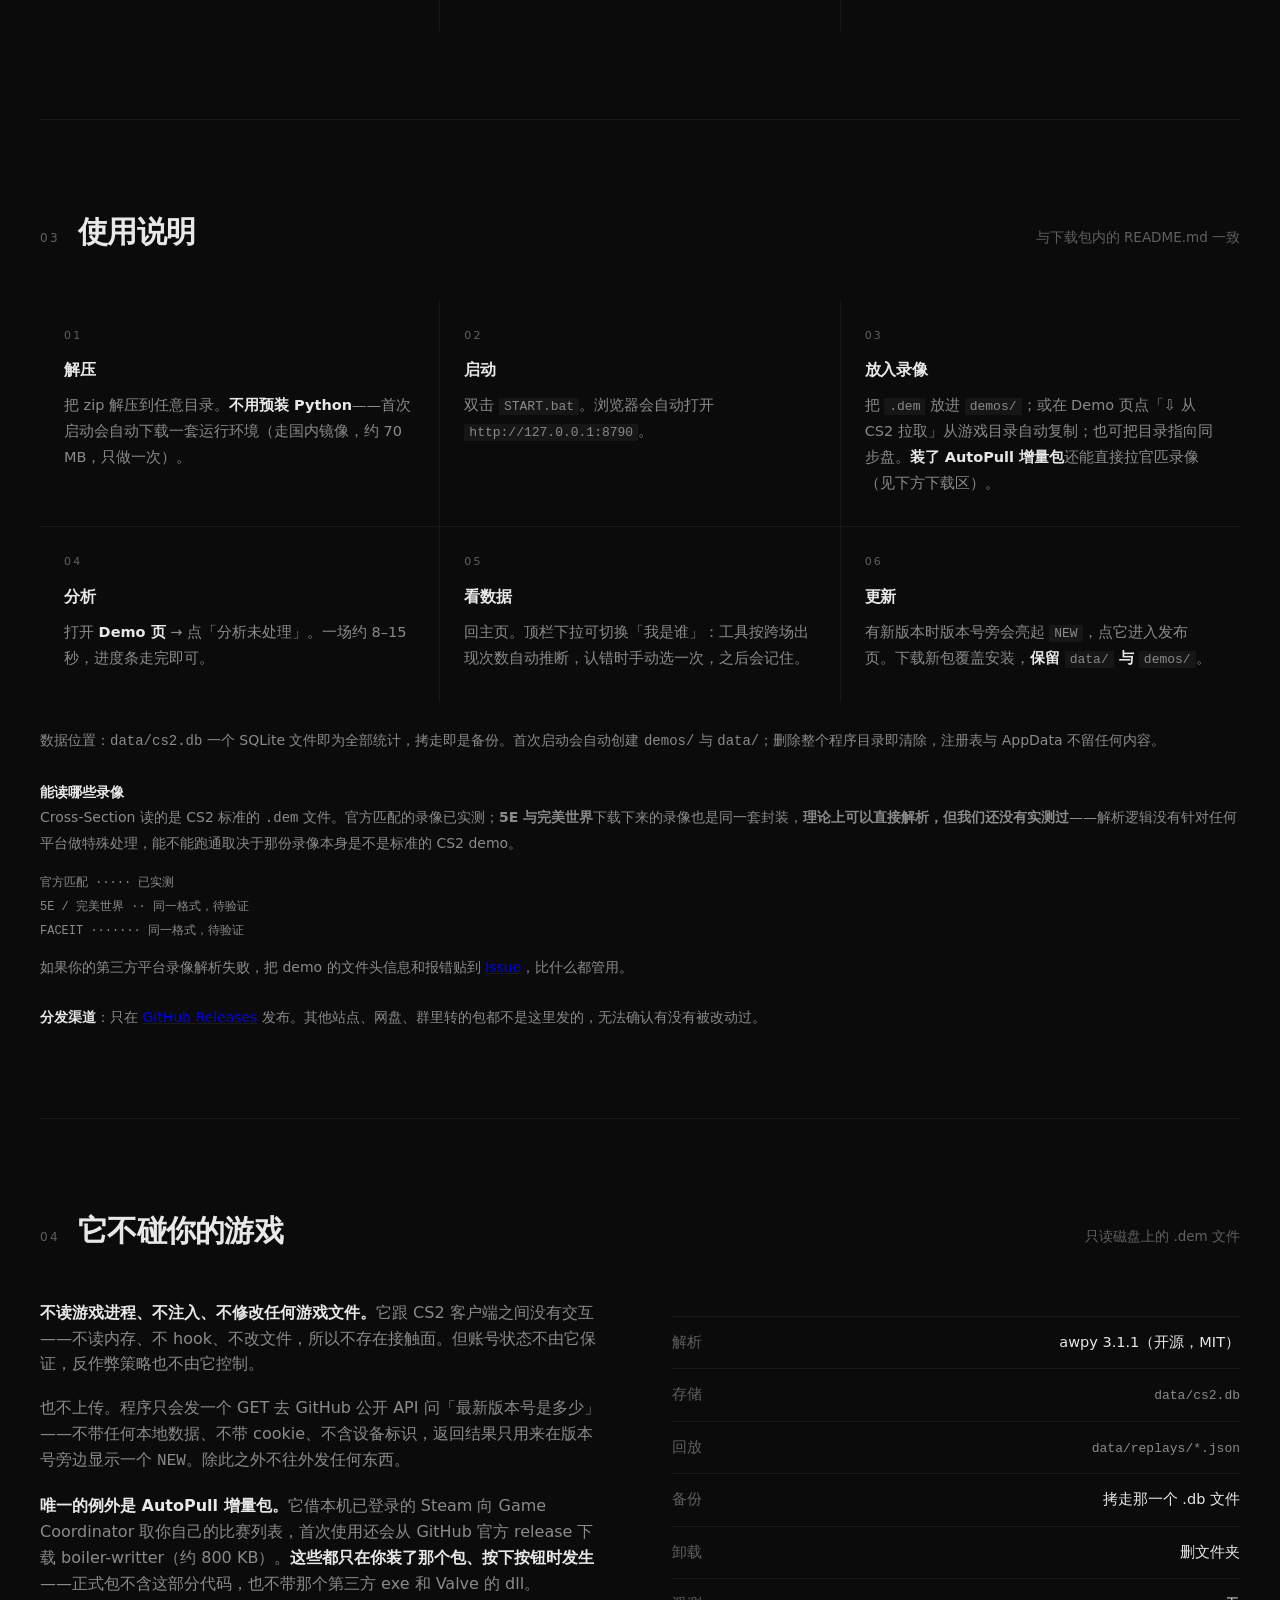
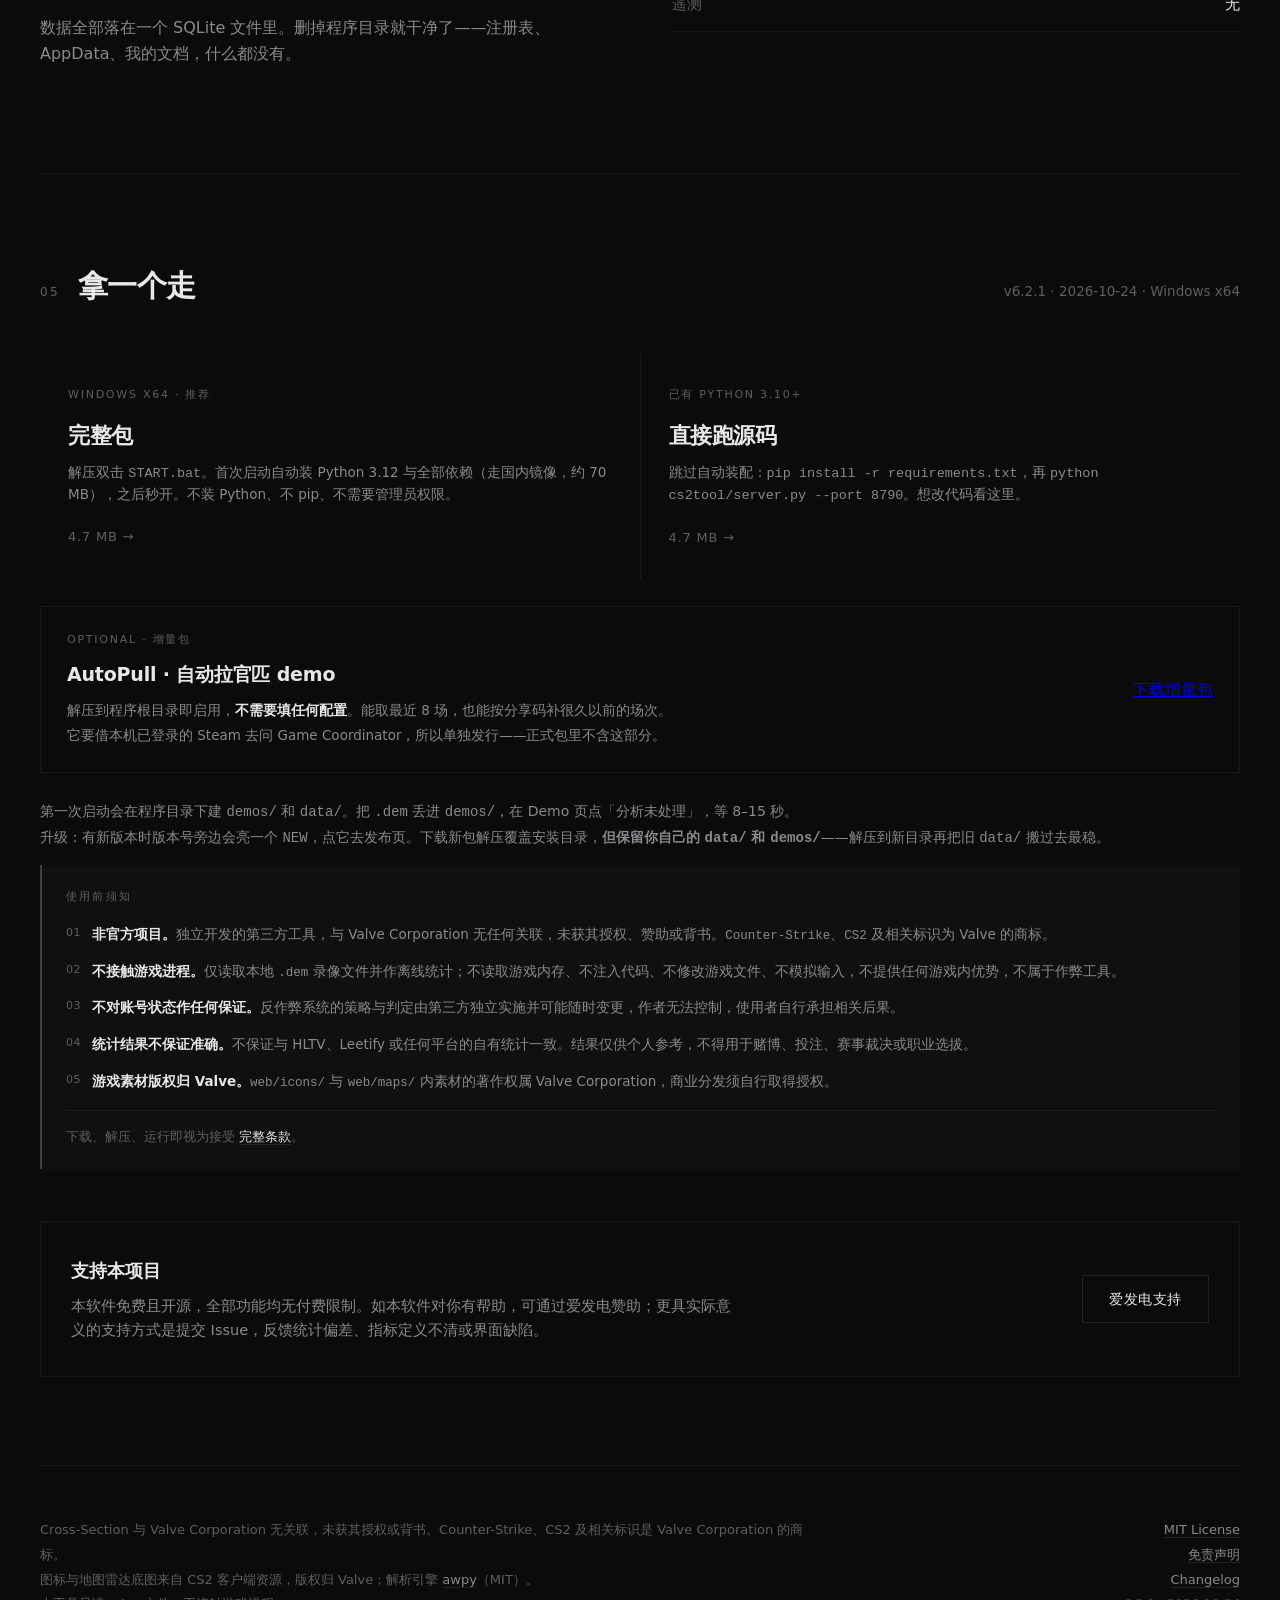
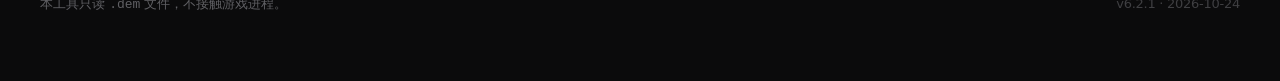
==== commit 9fbc973e: "feat: 首次启动自动装配运行环境（setup.ps1 多镜像回退），发布包 74.5MB → 4.7MB" ====
--- a/docs/index.html
+++ b/docs/index.html
@@ -481,7 +481,7 @@
       <div>
         <div class="n">01</div>
         <h4>解压</h4>
-        <p>把 zip 解压到任意目录。<strong>不需要安装 Python</strong>，运行时已包含在 <code>python/</code> 目录内。</p>
+        <p>把 zip 解压到任意目录。<strong>不用预装 Python</strong>——首次启动会自动下载一套运行环境（走国内镜像，约 70 MB，只做一次）。</p>
       </div>
       <div>
         <div class="n">02</div>
@@ -554,19 +554,19 @@
     <div class="sec-h">
       <span class="idx">05</span>
       <h2>拿一个走</h2>
-      <span class="note">v6.2.0 · 2026-10-24 · Windows x64</span>
+      <span class="note">v6.2.1 · 2026-10-24 · Windows x64</span>
     </div>
     <div class="dl">
       <a href="https://github.com/N2-O/cross-section/releases/latest">
-        <div class="k">Portable · 推荐</div>
-        <div class="n">便携版</div>
-        <div class="s">自带 Python 3.12 与全部依赖，解压双击 START.bat。不装 Python、不 pip、不联网。</div>
-        <div class="go">74.5 MB →</div>
+        <div class="k">Windows x64 · 推荐</div>
+        <div class="n">完整包</div>
+        <div class="s">解压双击 <code>START.bat</code>。首次启动自动装 Python 3.12 与全部依赖（走国内镜像，约 70 MB），之后秒开。不装 Python、不 pip、不需要管理员权限。</div>
+        <div class="go">4.7 MB →</div>
       </a>
       <a href="https://github.com/N2-O/cross-section/releases/latest">
-        <div class="k">Source</div>
-        <div class="n">源码版</div>
-        <div class="s">需要 Python 3.10+ 与 <code>pip install -r requirements.txt</code>。想改代码看这里。</div>
+        <div class="k">已有 Python 3.10+</div>
+        <div class="n">直接跑源码</div>
+        <div class="s">跳过自动装配：<code>pip install -r requirements.txt</code>，再 <code>python cs2tool/server.py --port 8790</code>。想改代码看这里。</div>
         <div class="go">4.7 MB →</div>
       </a>
     </div>
@@ -620,7 +620,7 @@
         <a href="https://github.com/N2-O/cross-section/blob/main/LICENSE">MIT License</a><br>
         <a href="https://github.com/N2-O/cross-section/blob/main/DISCLAIMER.md">免责声明</a><br>
         <a href="https://github.com/N2-O/cross-section/blob/main/CHANGELOG.md">Changelog</a><br>
-        <span class="num" style="color:#3f3f42">v6.2.0 · 2026-10-24</span>
+        <span class="num" style="color:#3f3f42">v6.2.1 · 2026-10-24</span>
       </p>
     </div>
   </footer>
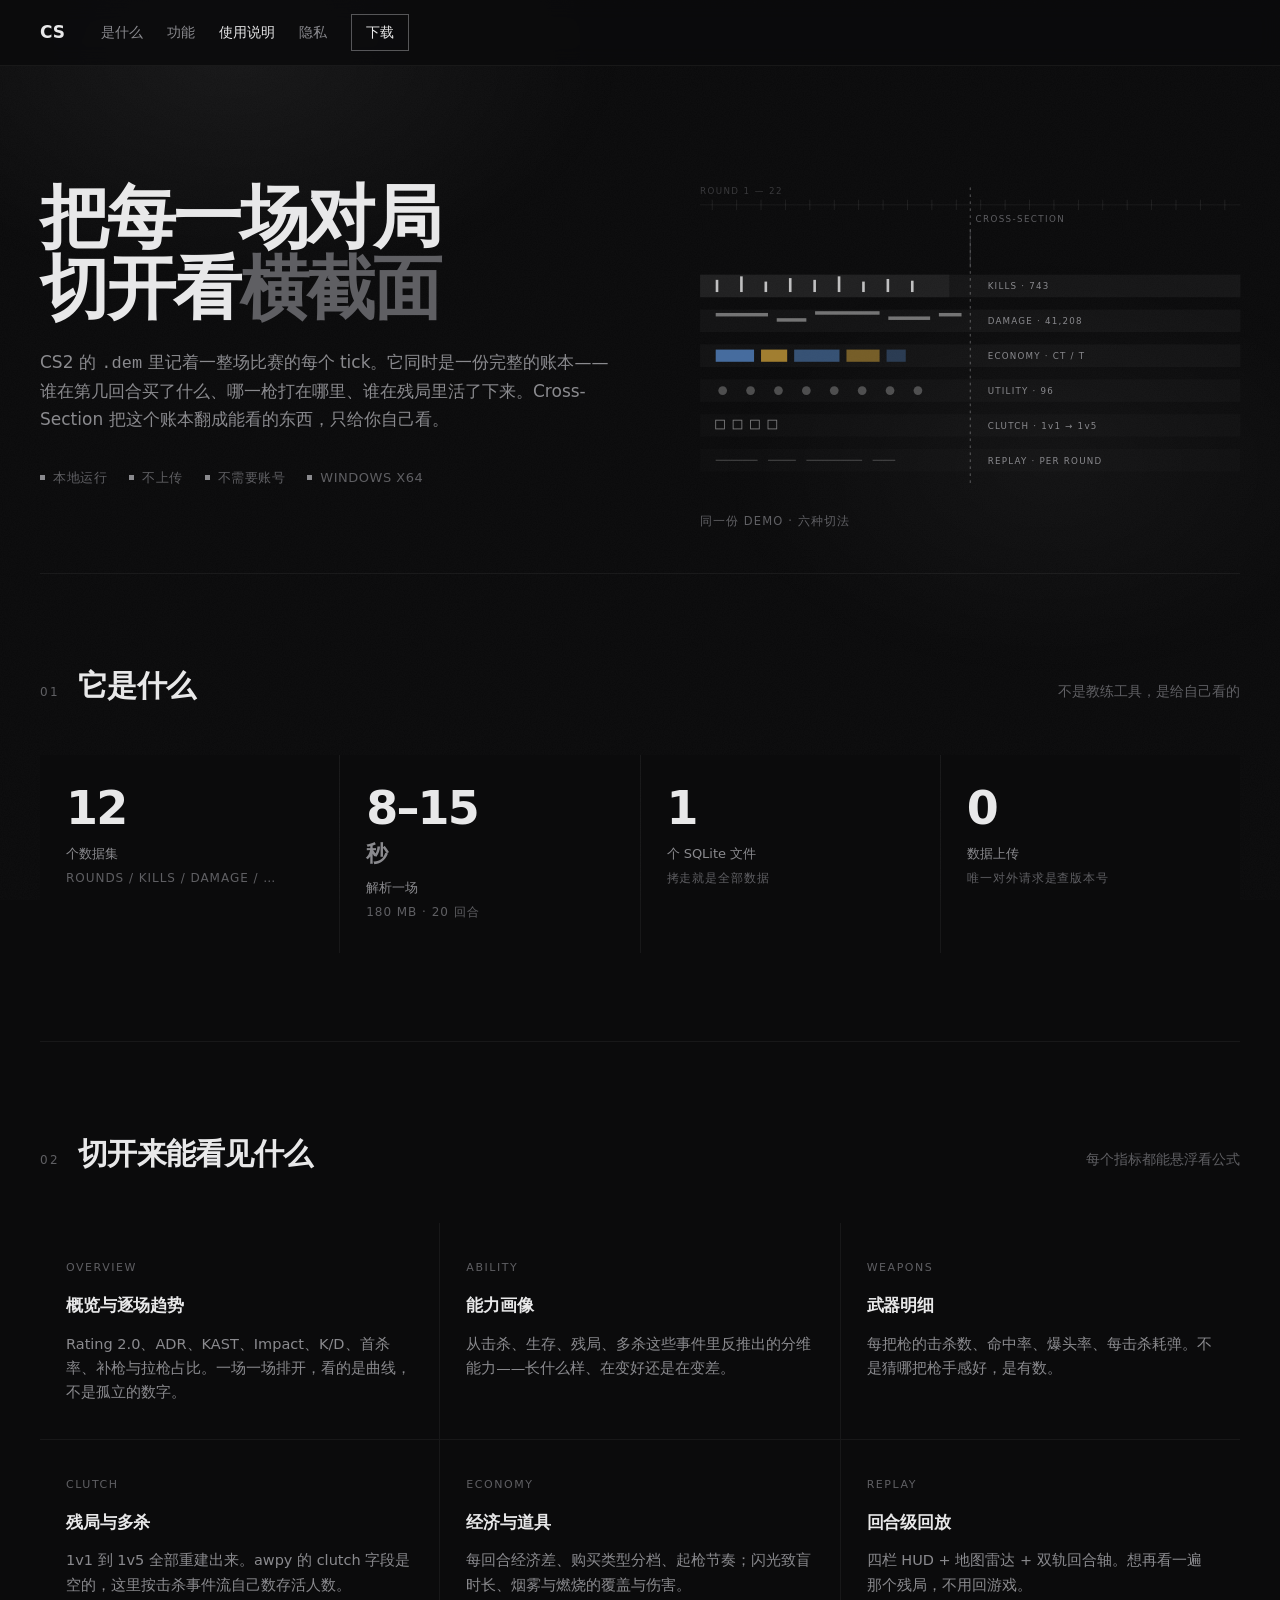
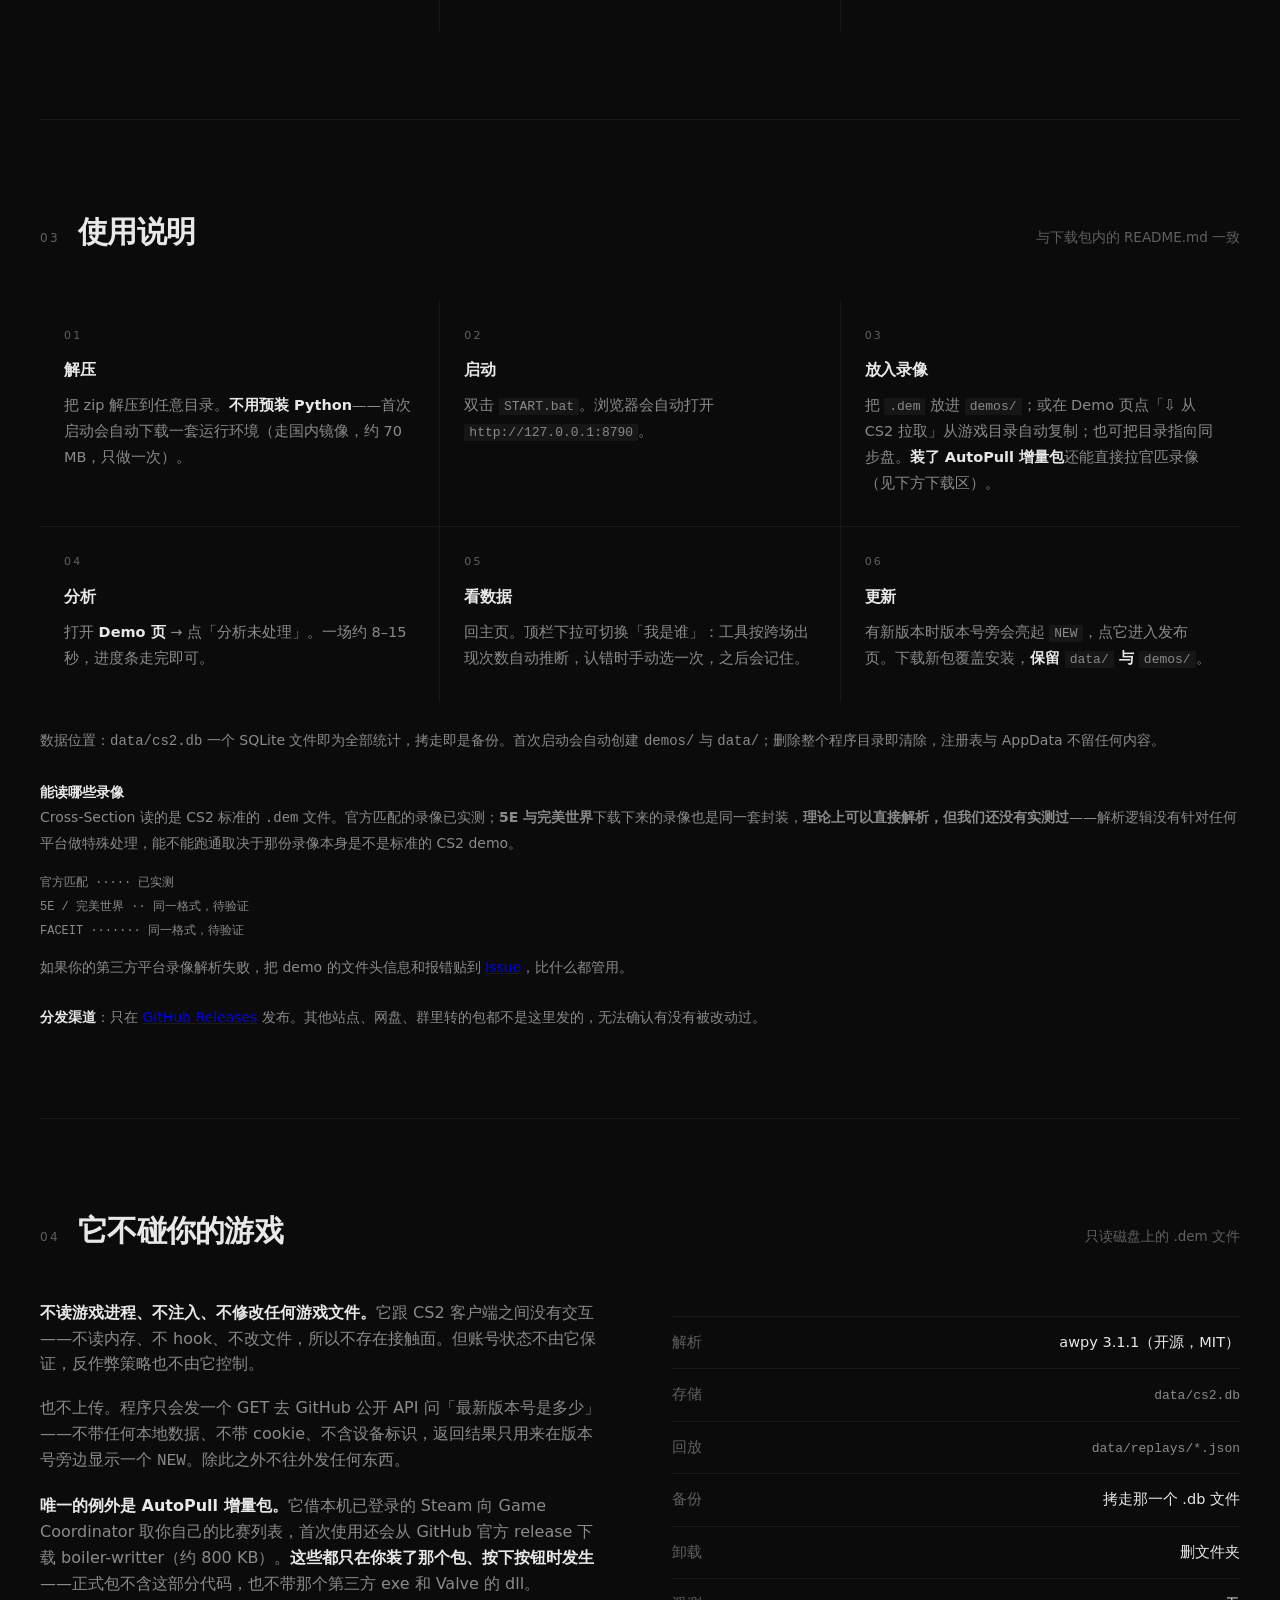
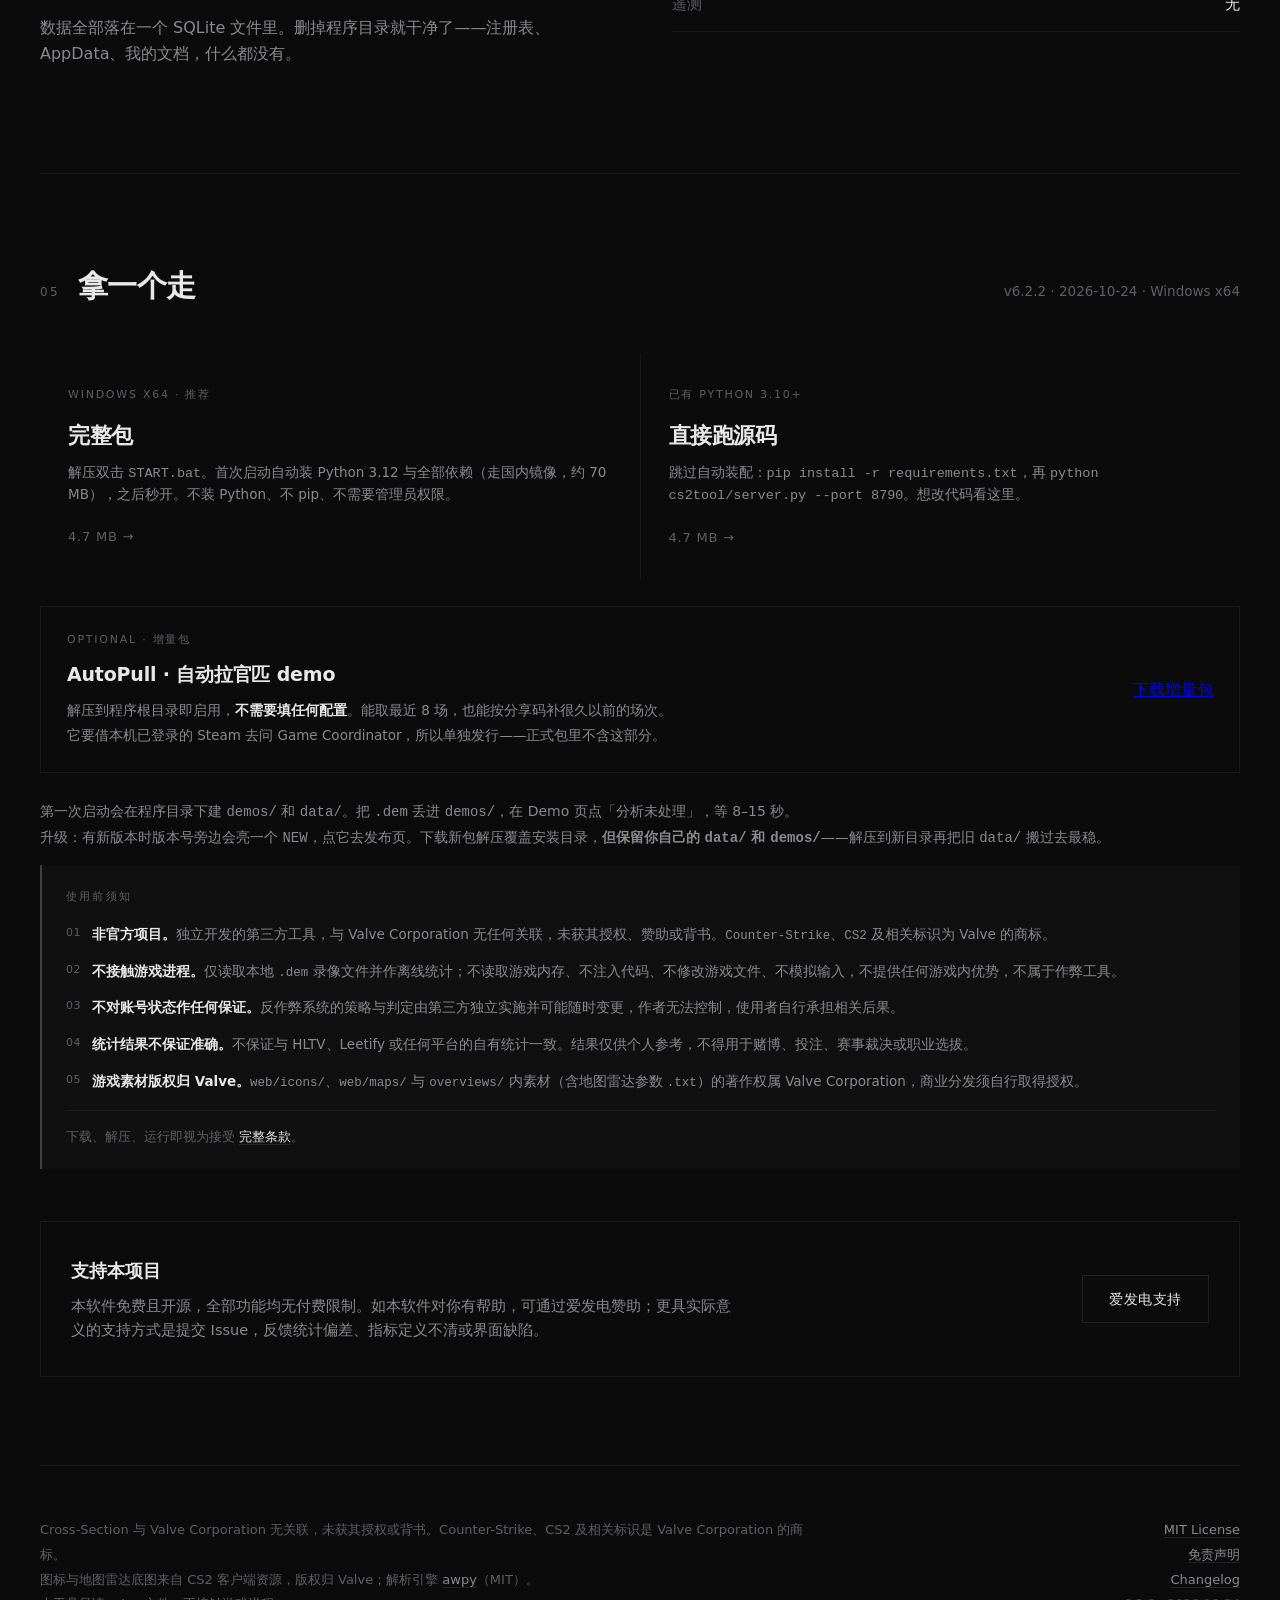
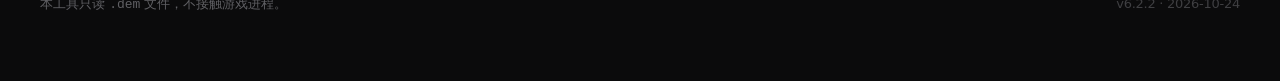
==== commit d6ec24ba: "fix: 比分口径改为队伍客观视角（A队=上半打T那队），修 0:总回合数；打包 23 个地图雷达参数" ====
--- a/docs/index.html
+++ b/docs/index.html
@@ -554,7 +554,7 @@
     <div class="sec-h">
       <span class="idx">05</span>
       <h2>拿一个走</h2>
-      <span class="note">v6.2.1 · 2026-10-24 · Windows x64</span>
+      <span class="note">v6.2.2 · 2026-10-24 · Windows x64</span>
     </div>
     <div class="dl">
       <a href="https://github.com/N2-O/cross-section/releases/latest">
@@ -595,7 +595,7 @@
         <li><b>不接触游戏进程。</b>仅读取本地 <code>.dem</code> 录像文件并作离线统计；不读取游戏内存、不注入代码、不修改游戏文件、不模拟输入，不提供任何游戏内优势，不属于作弊工具。</li>
         <li><b>不对账号状态作任何保证。</b>反作弊系统的策略与判定由第三方独立实施并可能随时变更，作者无法控制，使用者自行承担相关后果。</li>
         <li><b>统计结果不保证准确。</b>不保证与 HLTV、Leetify 或任何平台的自有统计一致。结果仅供个人参考，不得用于赌博、投注、赛事裁决或职业选拔。</li>
-        <li><b>游戏素材版权归 Valve。</b><code>web/icons/</code> 与 <code>web/maps/</code> 内素材的著作权属 Valve Corporation，商业分发须自行取得授权。</li>
+        <li><b>游戏素材版权归 Valve。</b><code>web/icons/</code>、<code>web/maps/</code> 与 <code>overviews/</code> 内素材（含地图雷达参数 <code>.txt</code>）的著作权属 Valve Corporation，商业分发须自行取得授权。</li>
       </ol>
       <p class="df">下载、解压、运行即视为接受 <a href="https://github.com/N2-O/cross-section/blob/main/DISCLAIMER.md">完整条款</a>。</p>
     </div>
@@ -620,7 +620,7 @@
         <a href="https://github.com/N2-O/cross-section/blob/main/LICENSE">MIT License</a><br>
         <a href="https://github.com/N2-O/cross-section/blob/main/DISCLAIMER.md">免责声明</a><br>
         <a href="https://github.com/N2-O/cross-section/blob/main/CHANGELOG.md">Changelog</a><br>
-        <span class="num" style="color:#3f3f42">v6.2.1 · 2026-10-24</span>
+        <span class="num" style="color:#3f3f42">v6.2.2 · 2026-10-24</span>
       </p>
     </div>
   </footer>
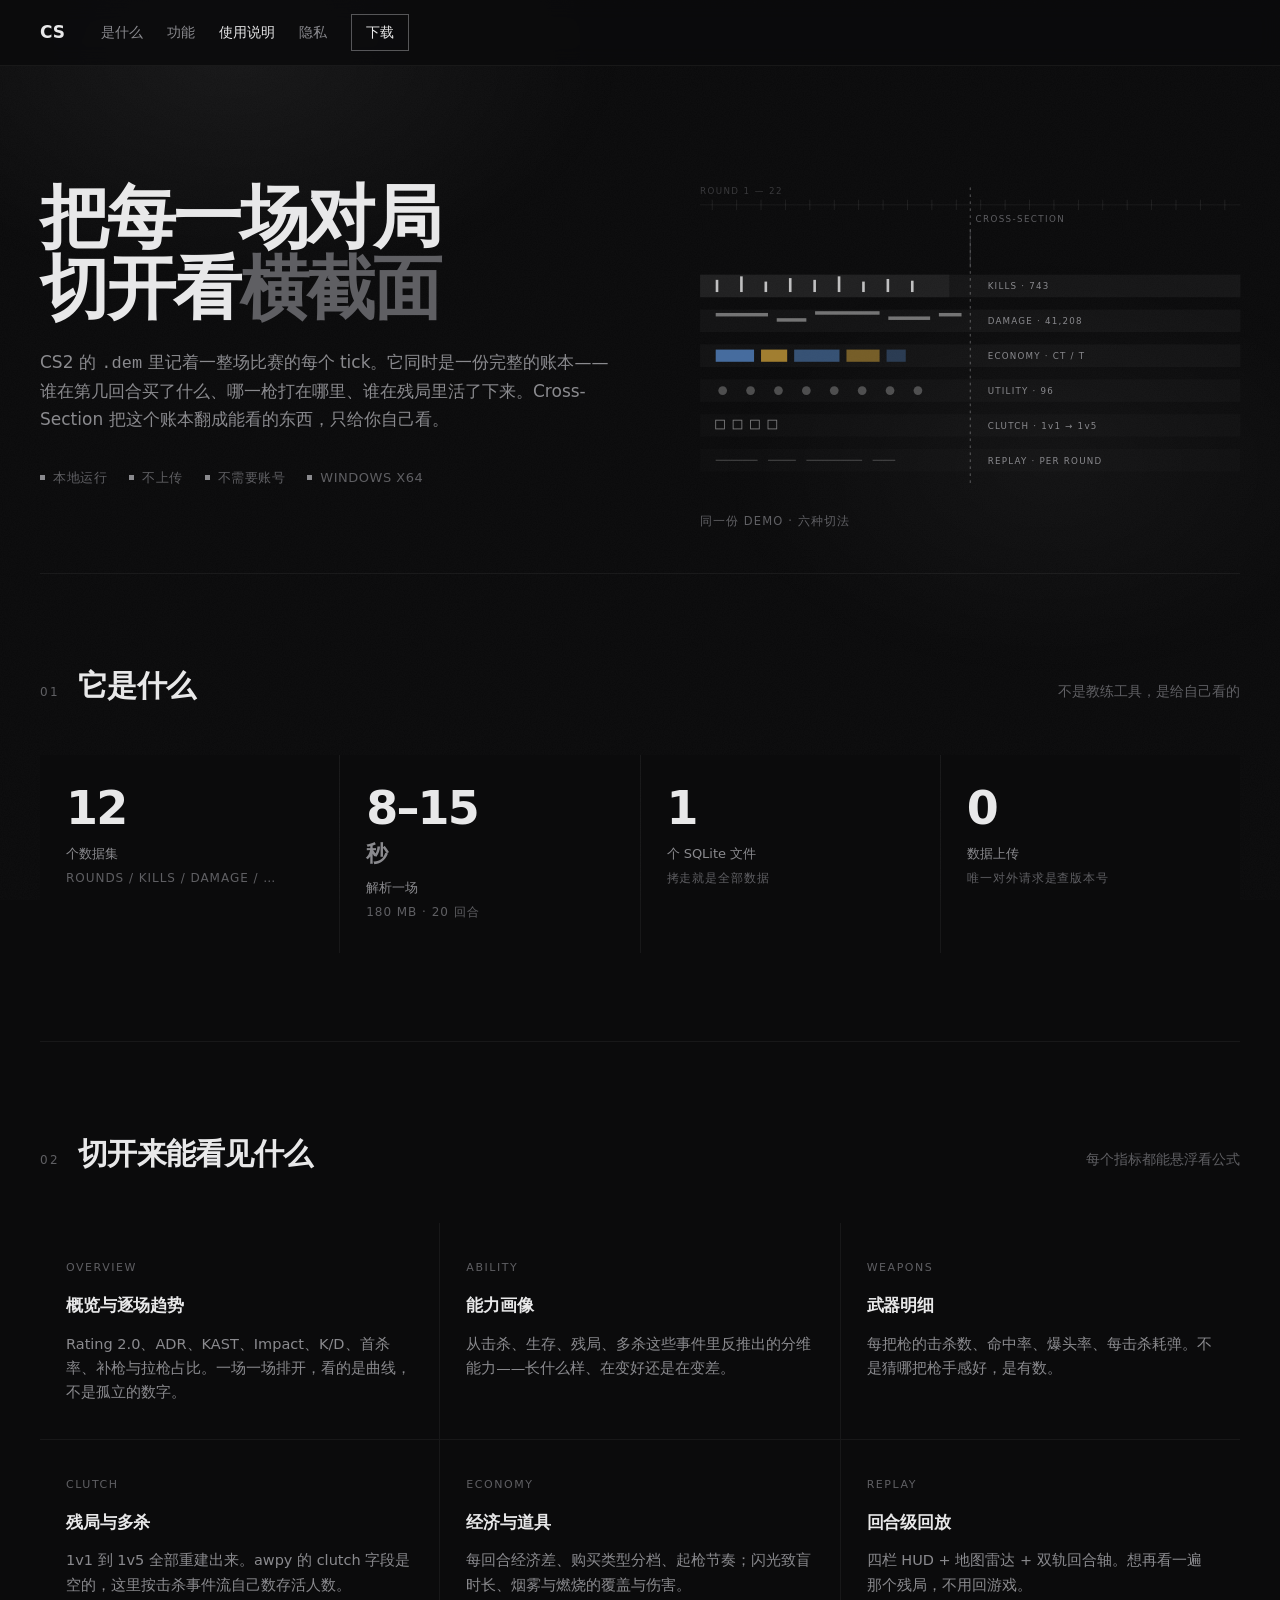
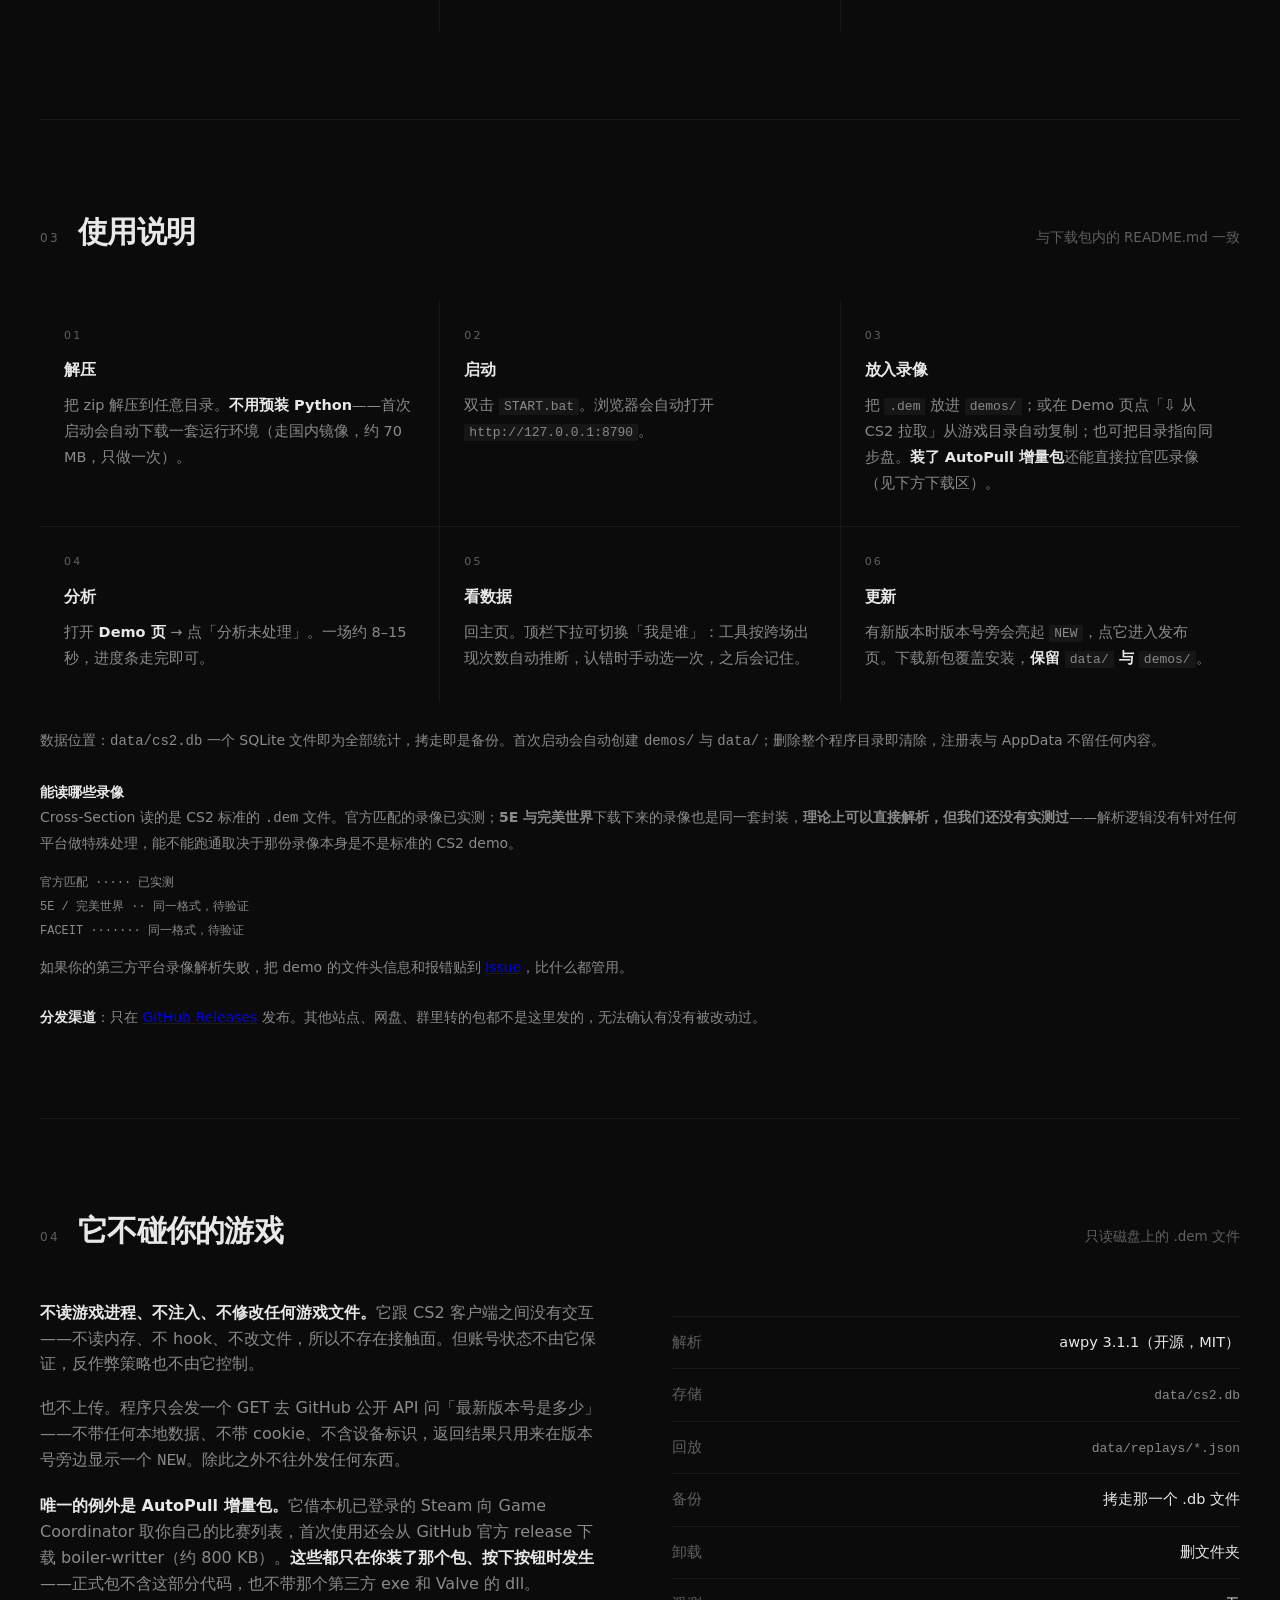
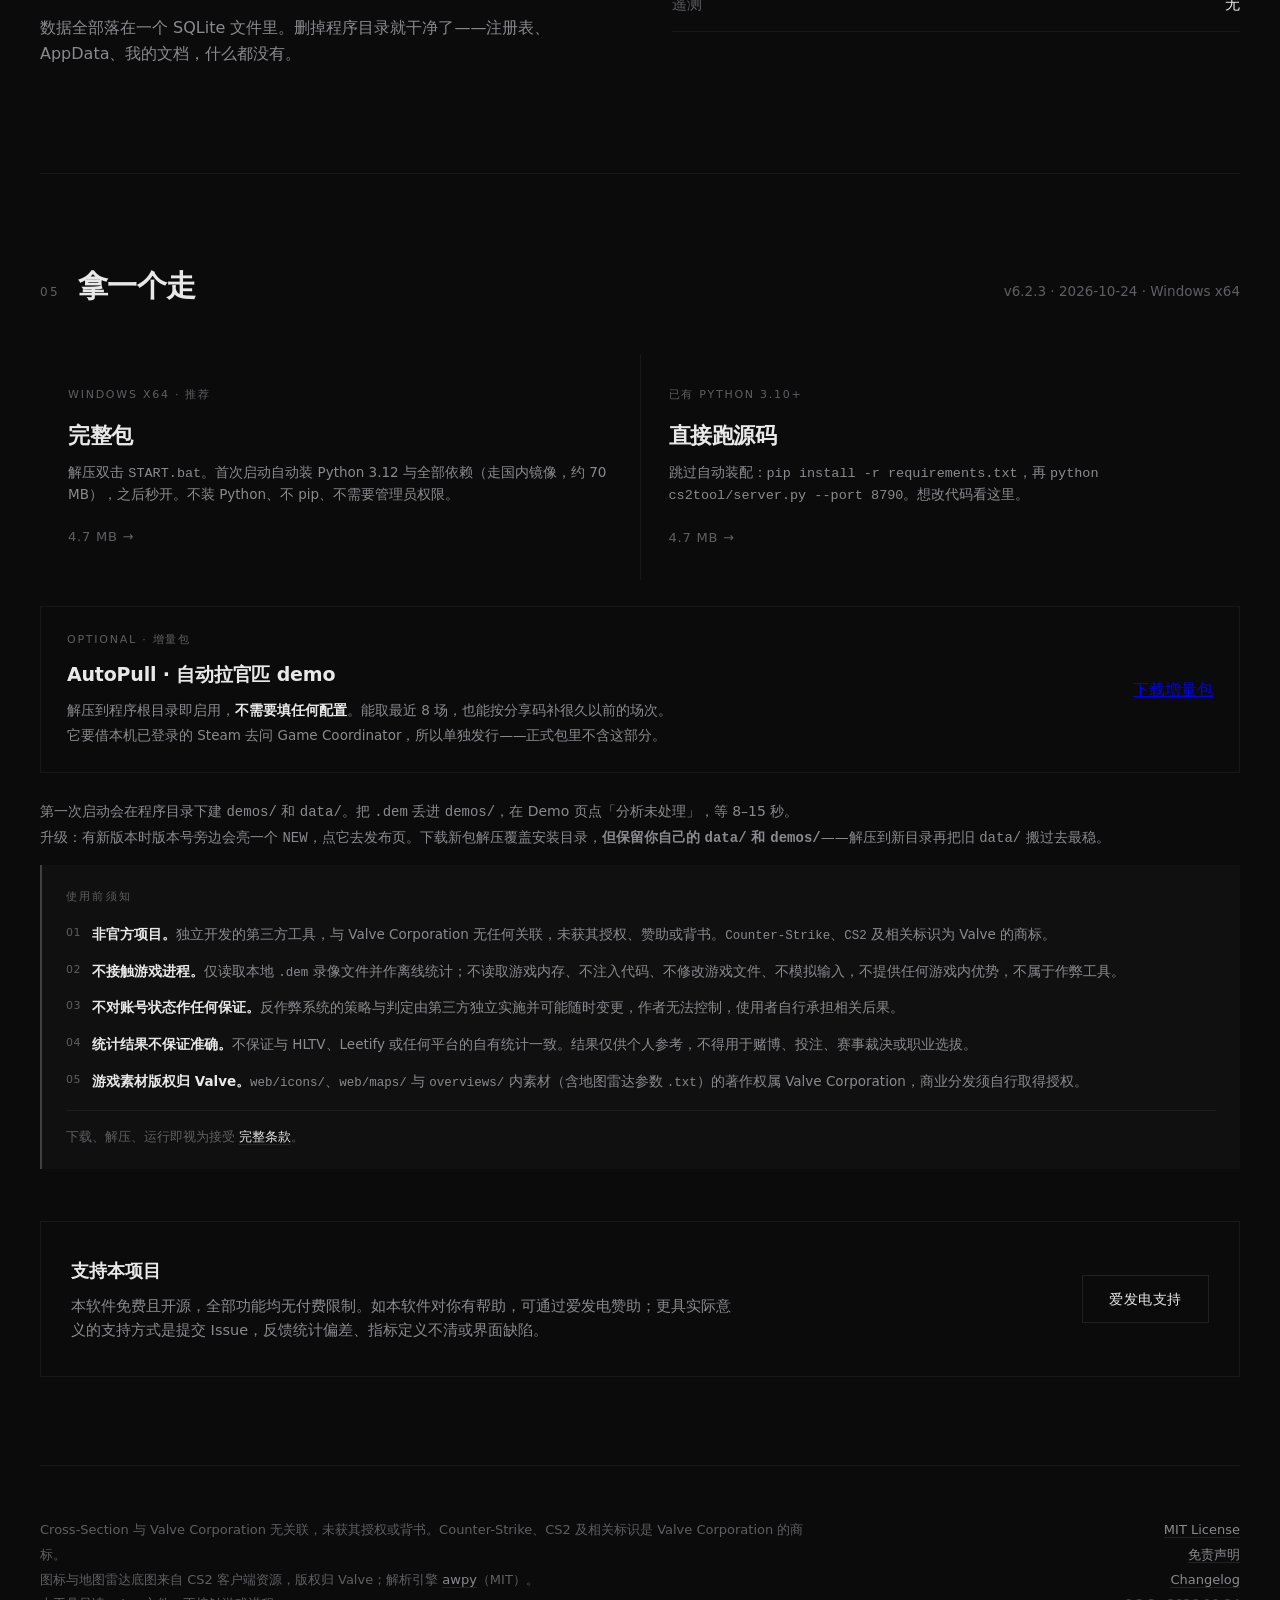
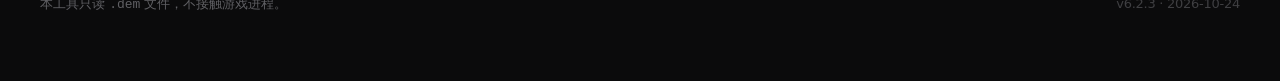
==== commit 510ba515: "ui: 地图数据与图池合并成一张表挪到最下面，去掉场次小条" ====
--- a/docs/index.html
+++ b/docs/index.html
@@ -554,7 +554,7 @@
     <div class="sec-h">
       <span class="idx">05</span>
       <h2>拿一个走</h2>
-      <span class="note">v6.2.2 · 2026-10-24 · Windows x64</span>
+      <span class="note">v6.2.3 · 2026-10-24 · Windows x64</span>
     </div>
     <div class="dl">
       <a href="https://github.com/N2-O/cross-section/releases/latest">
@@ -620,7 +620,7 @@
         <a href="https://github.com/N2-O/cross-section/blob/main/LICENSE">MIT License</a><br>
         <a href="https://github.com/N2-O/cross-section/blob/main/DISCLAIMER.md">免责声明</a><br>
         <a href="https://github.com/N2-O/cross-section/blob/main/CHANGELOG.md">Changelog</a><br>
-        <span class="num" style="color:#3f3f42">v6.2.2 · 2026-10-24</span>
+        <span class="num" style="color:#3f3f42">v6.2.3 · 2026-10-24</span>
       </p>
     </div>
   </footer>
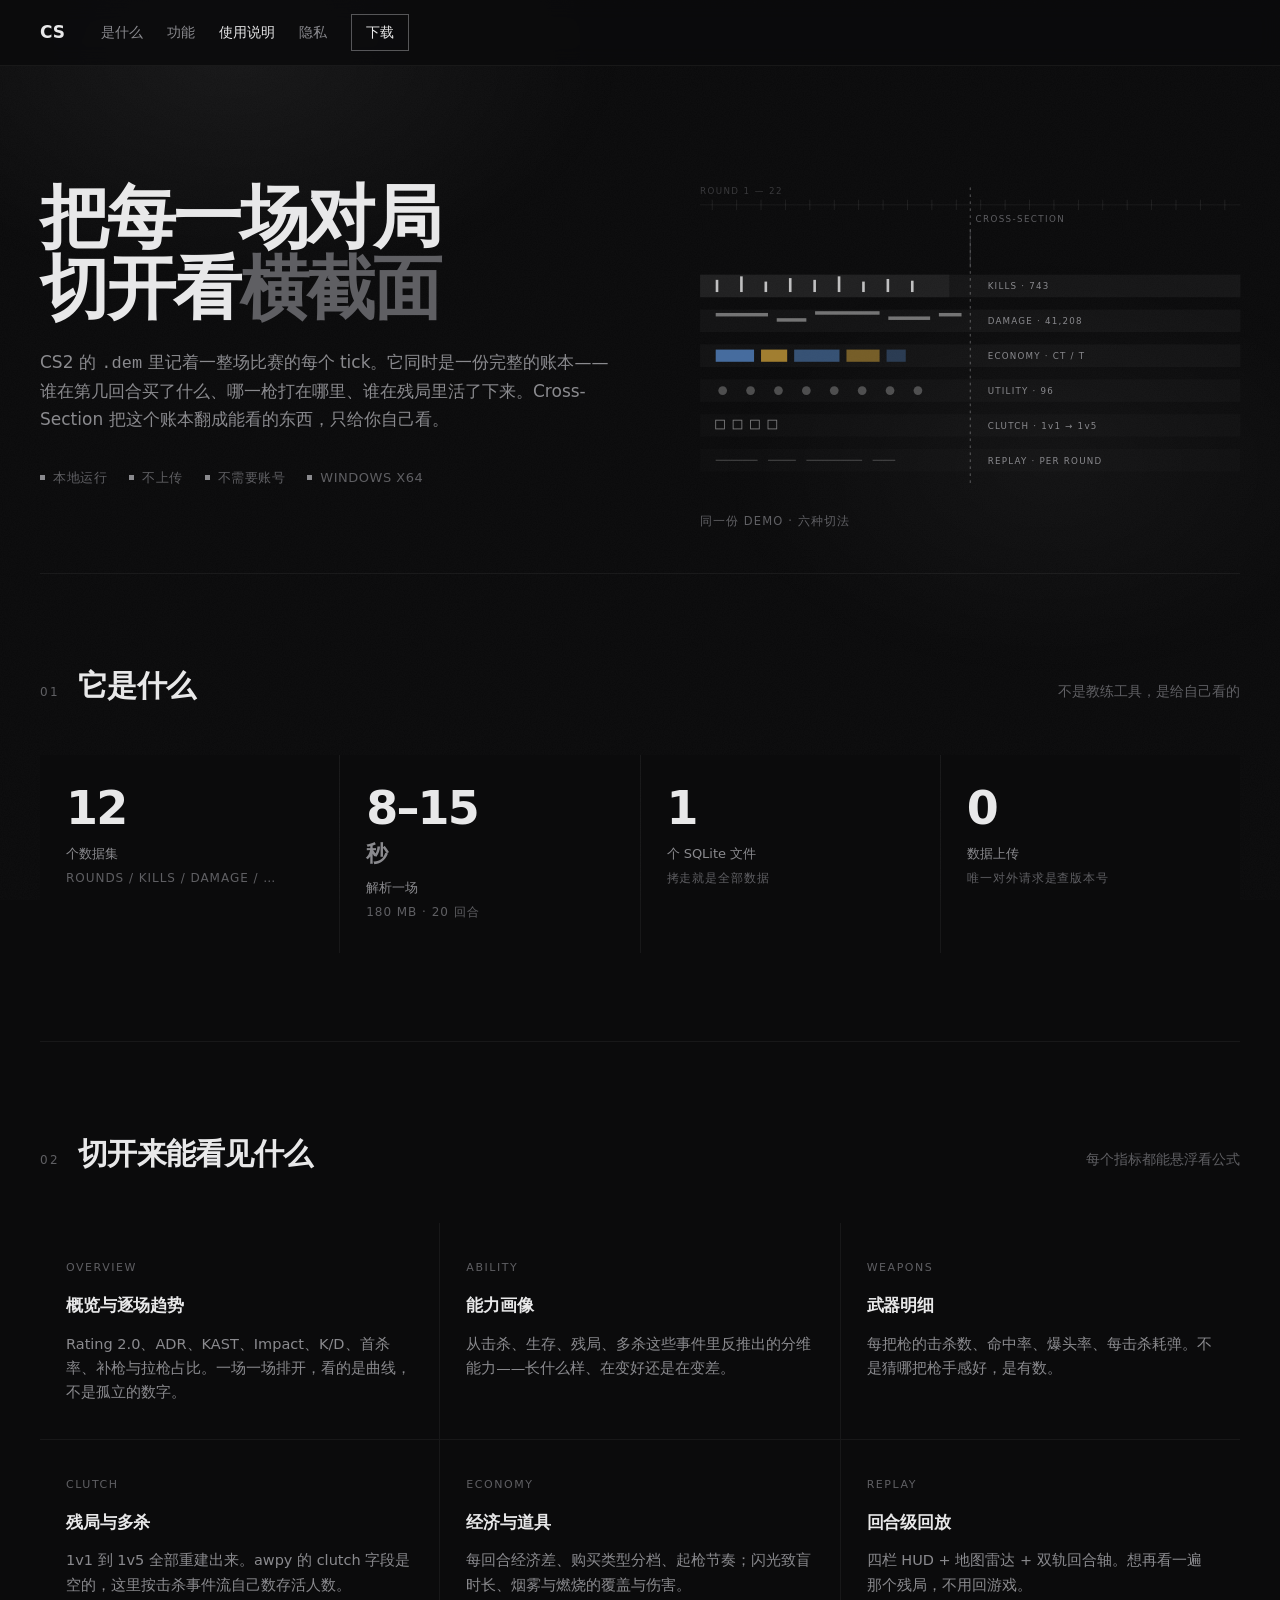
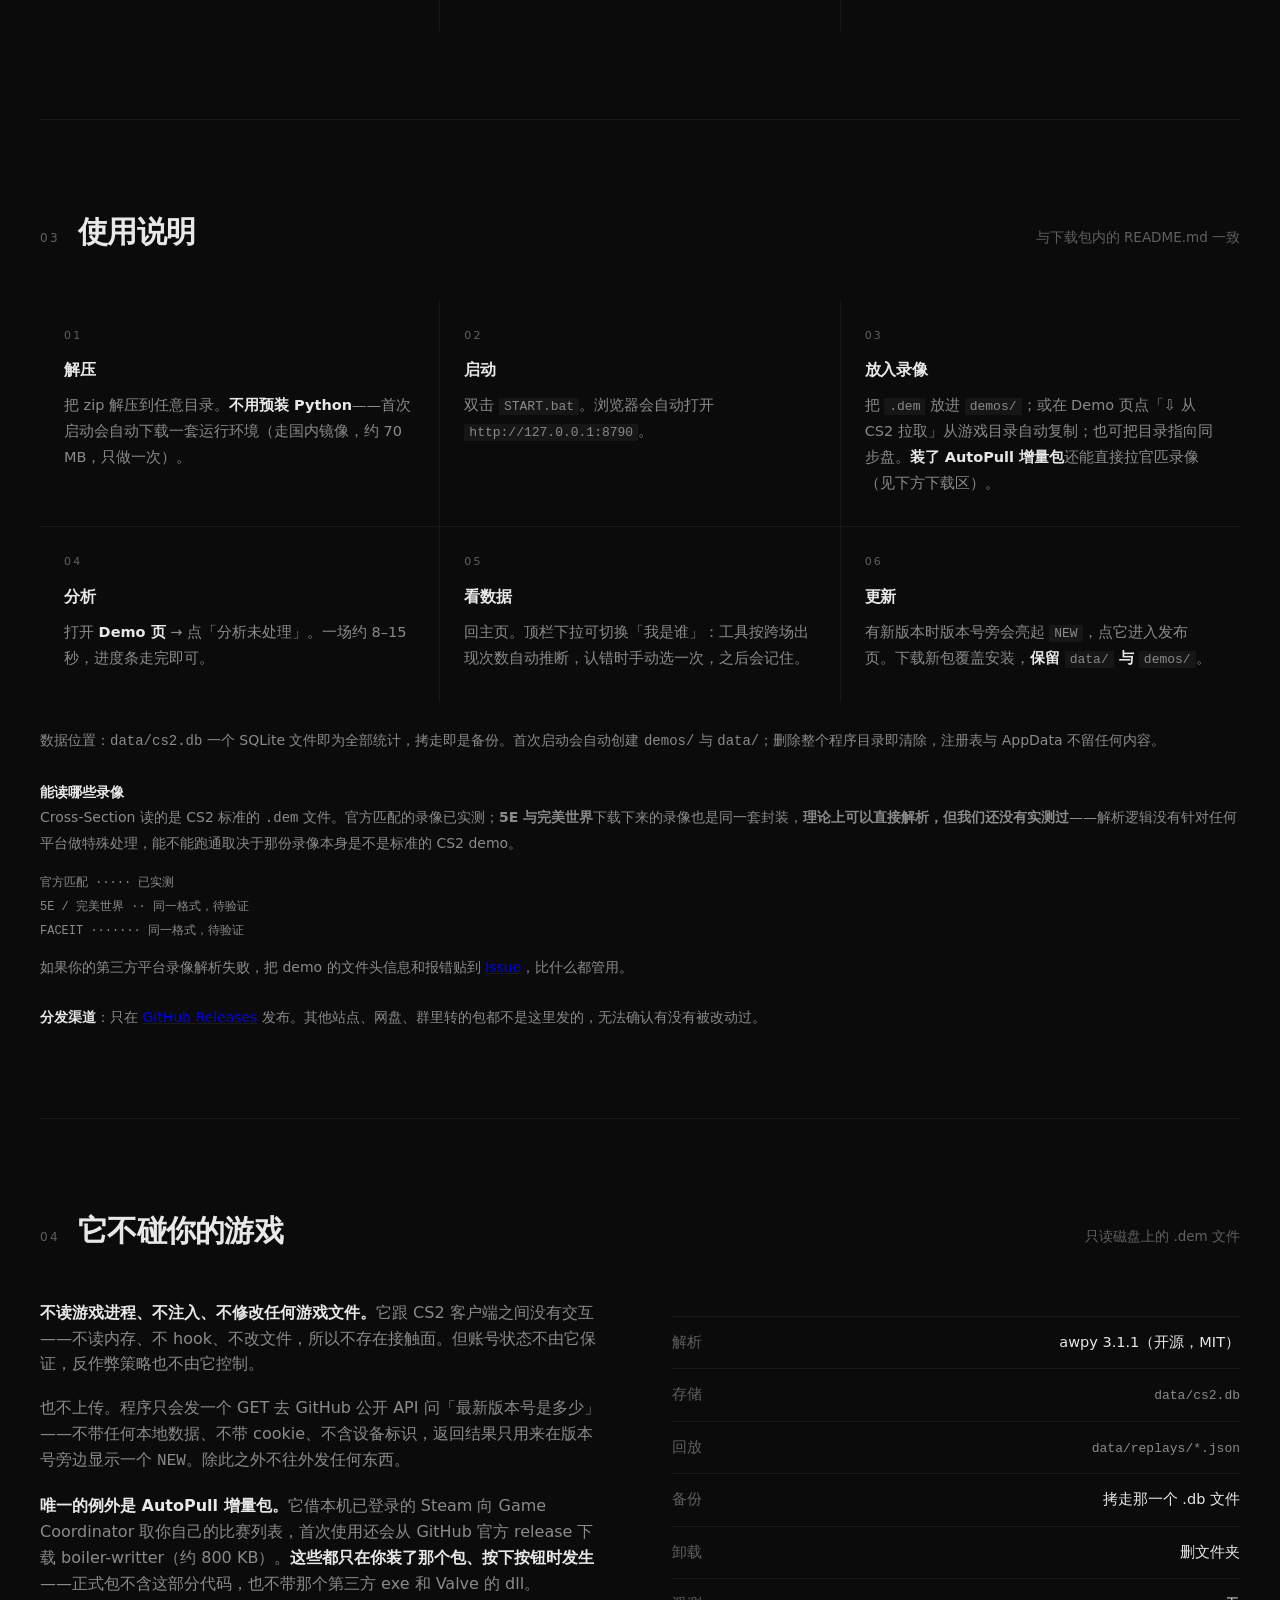
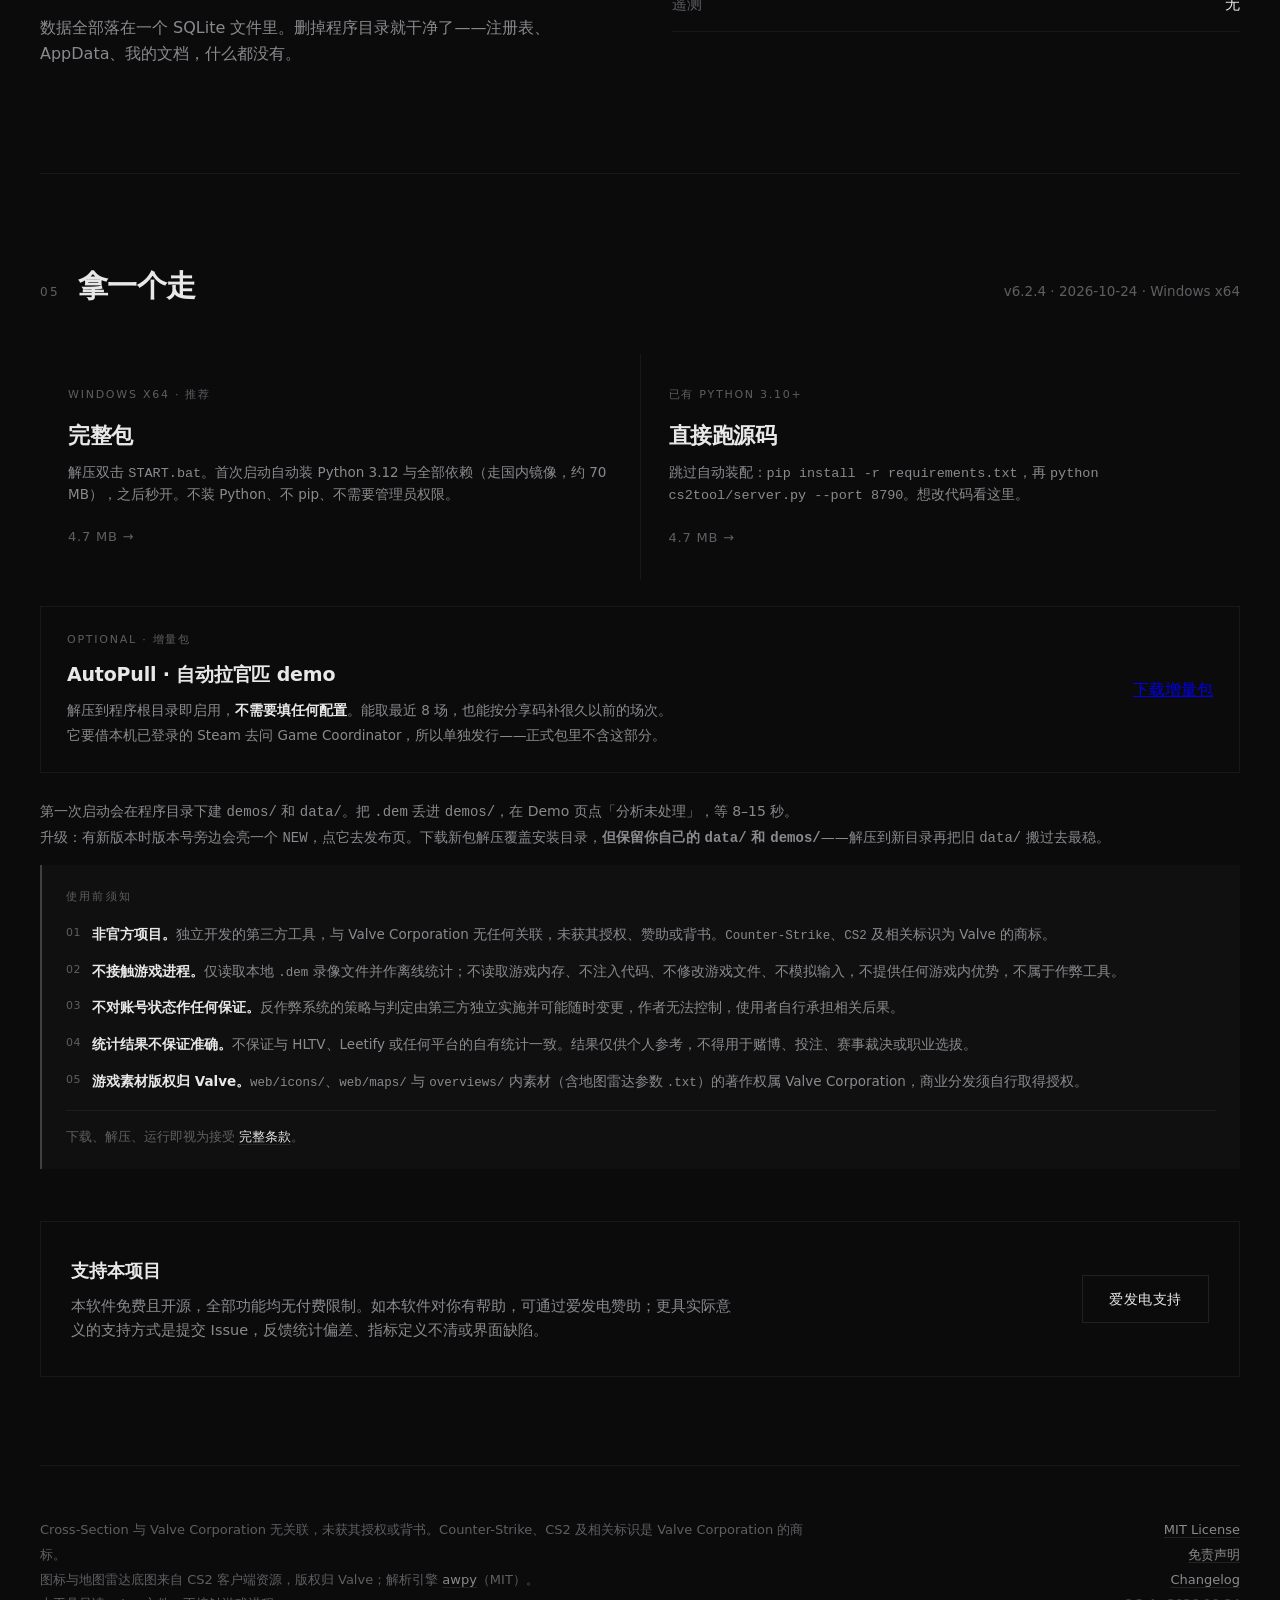
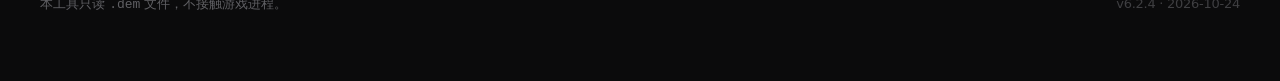
==== commit 70dd21d4: "fix: Demo 页切换玩家用 String 传 steamid（Number 会截断 SteamID64）" ====
--- a/docs/index.html
+++ b/docs/index.html
@@ -554,7 +554,7 @@
     <div class="sec-h">
       <span class="idx">05</span>
       <h2>拿一个走</h2>
-      <span class="note">v6.2.3 · 2026-10-24 · Windows x64</span>
+      <span class="note">v6.2.4 · 2026-10-24 · Windows x64</span>
     </div>
     <div class="dl">
       <a href="https://github.com/N2-O/cross-section/releases/latest">
@@ -620,7 +620,7 @@
         <a href="https://github.com/N2-O/cross-section/blob/main/LICENSE">MIT License</a><br>
         <a href="https://github.com/N2-O/cross-section/blob/main/DISCLAIMER.md">免责声明</a><br>
         <a href="https://github.com/N2-O/cross-section/blob/main/CHANGELOG.md">Changelog</a><br>
-        <span class="num" style="color:#3f3f42">v6.2.3 · 2026-10-24</span>
+        <span class="num" style="color:#3f3f42">v6.2.4 · 2026-10-24</span>
       </p>
     </div>
   </footer>
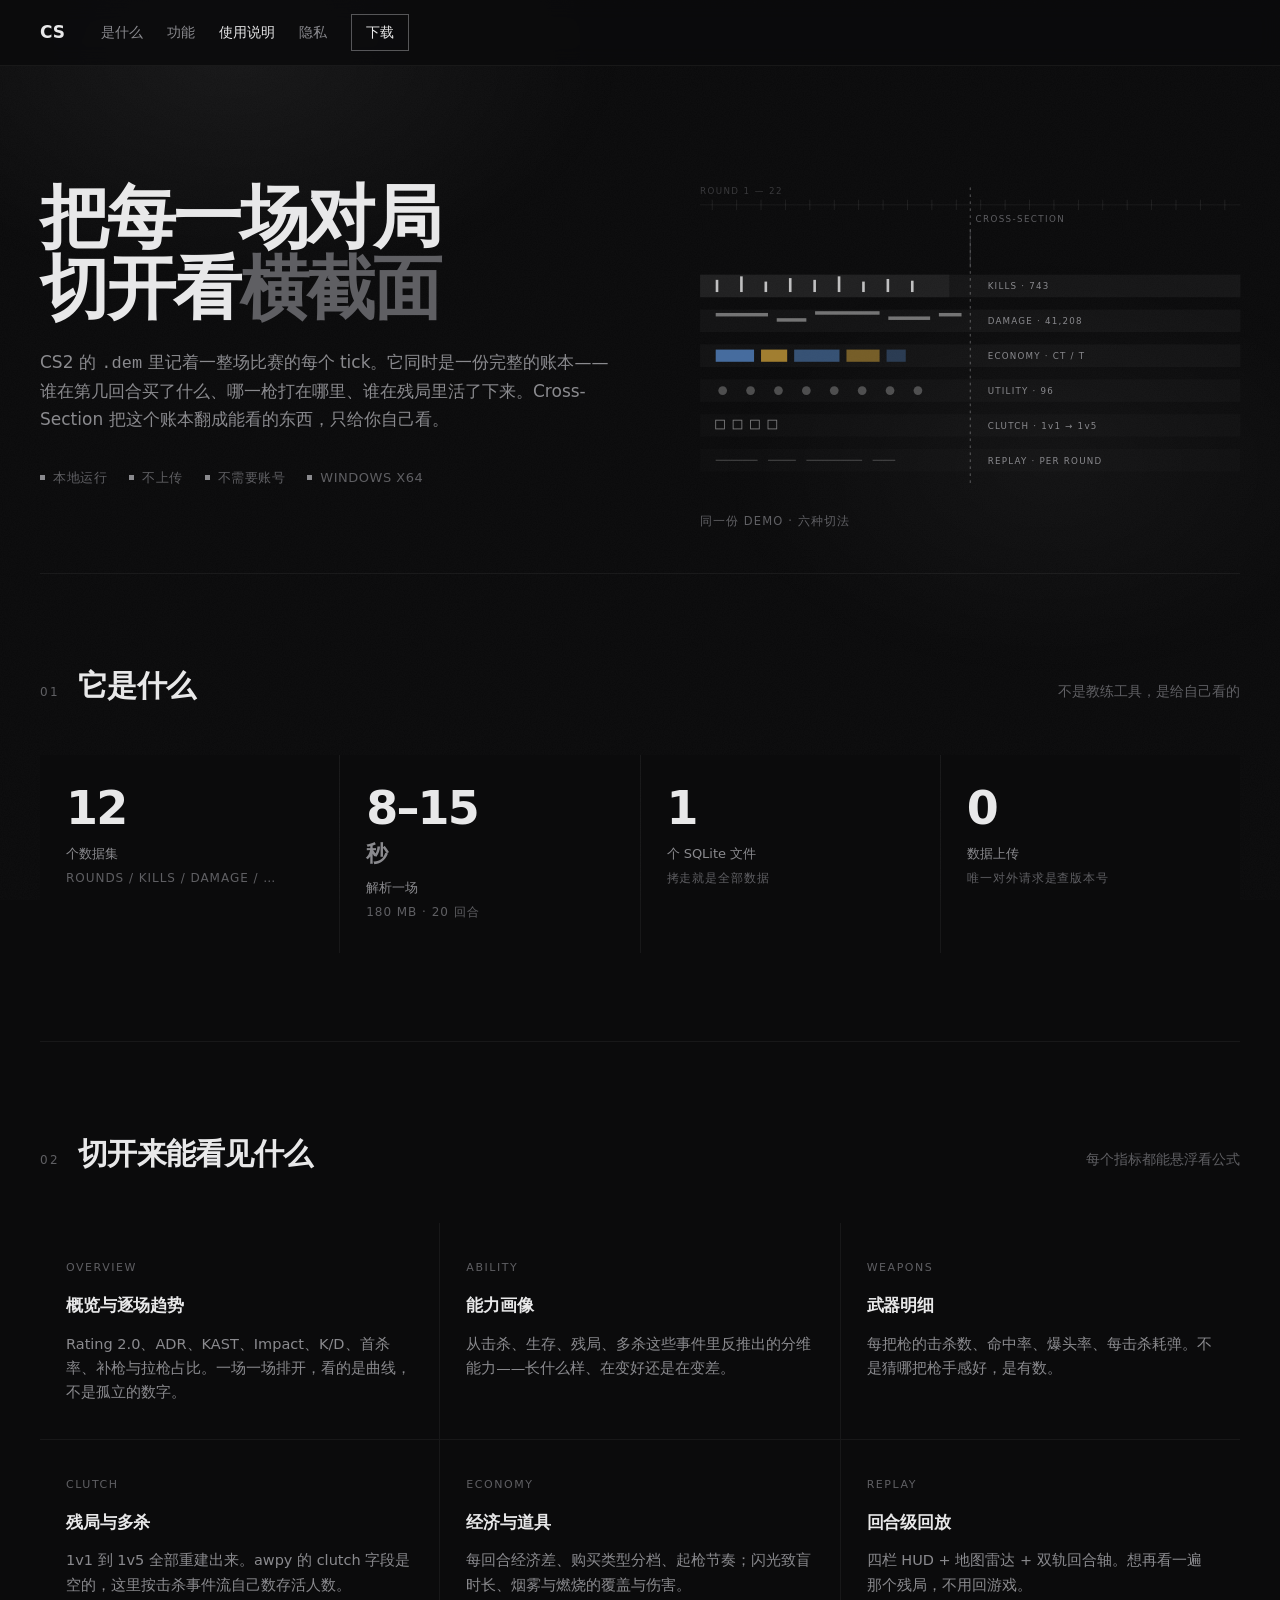
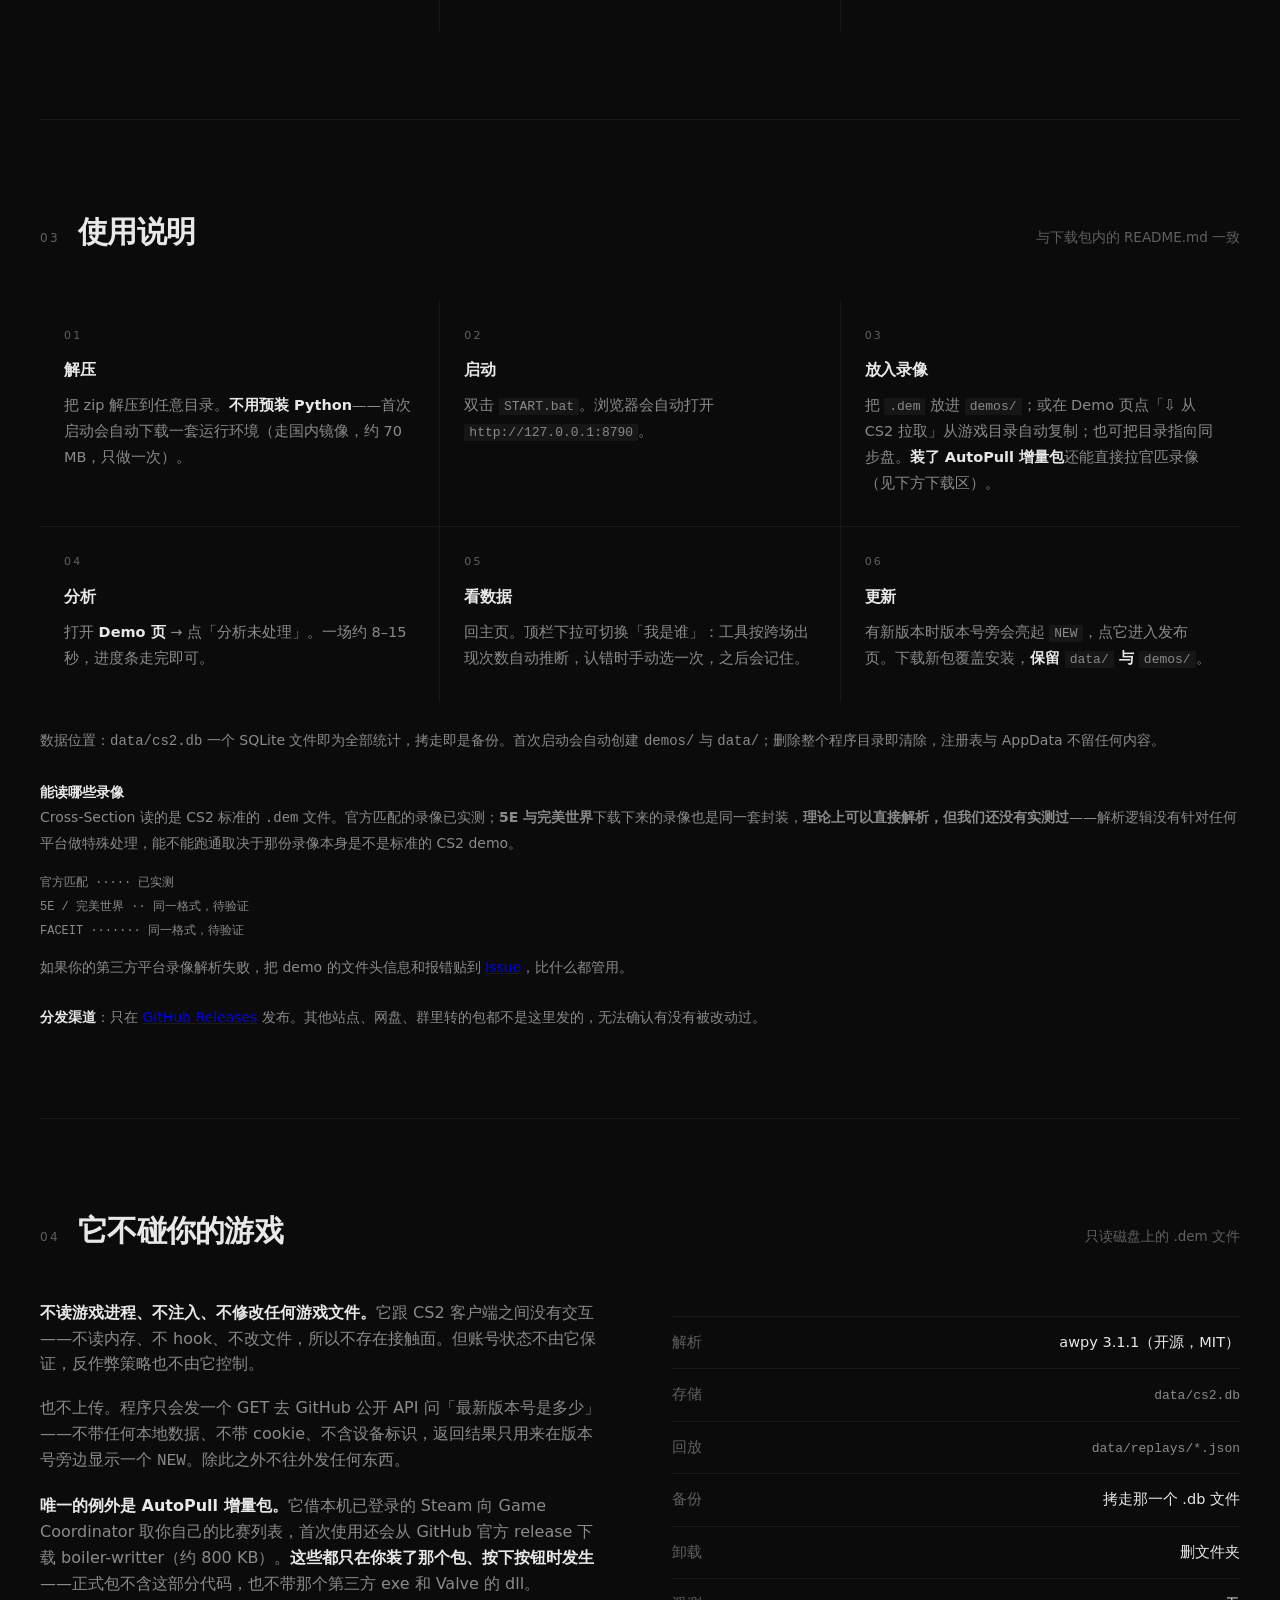
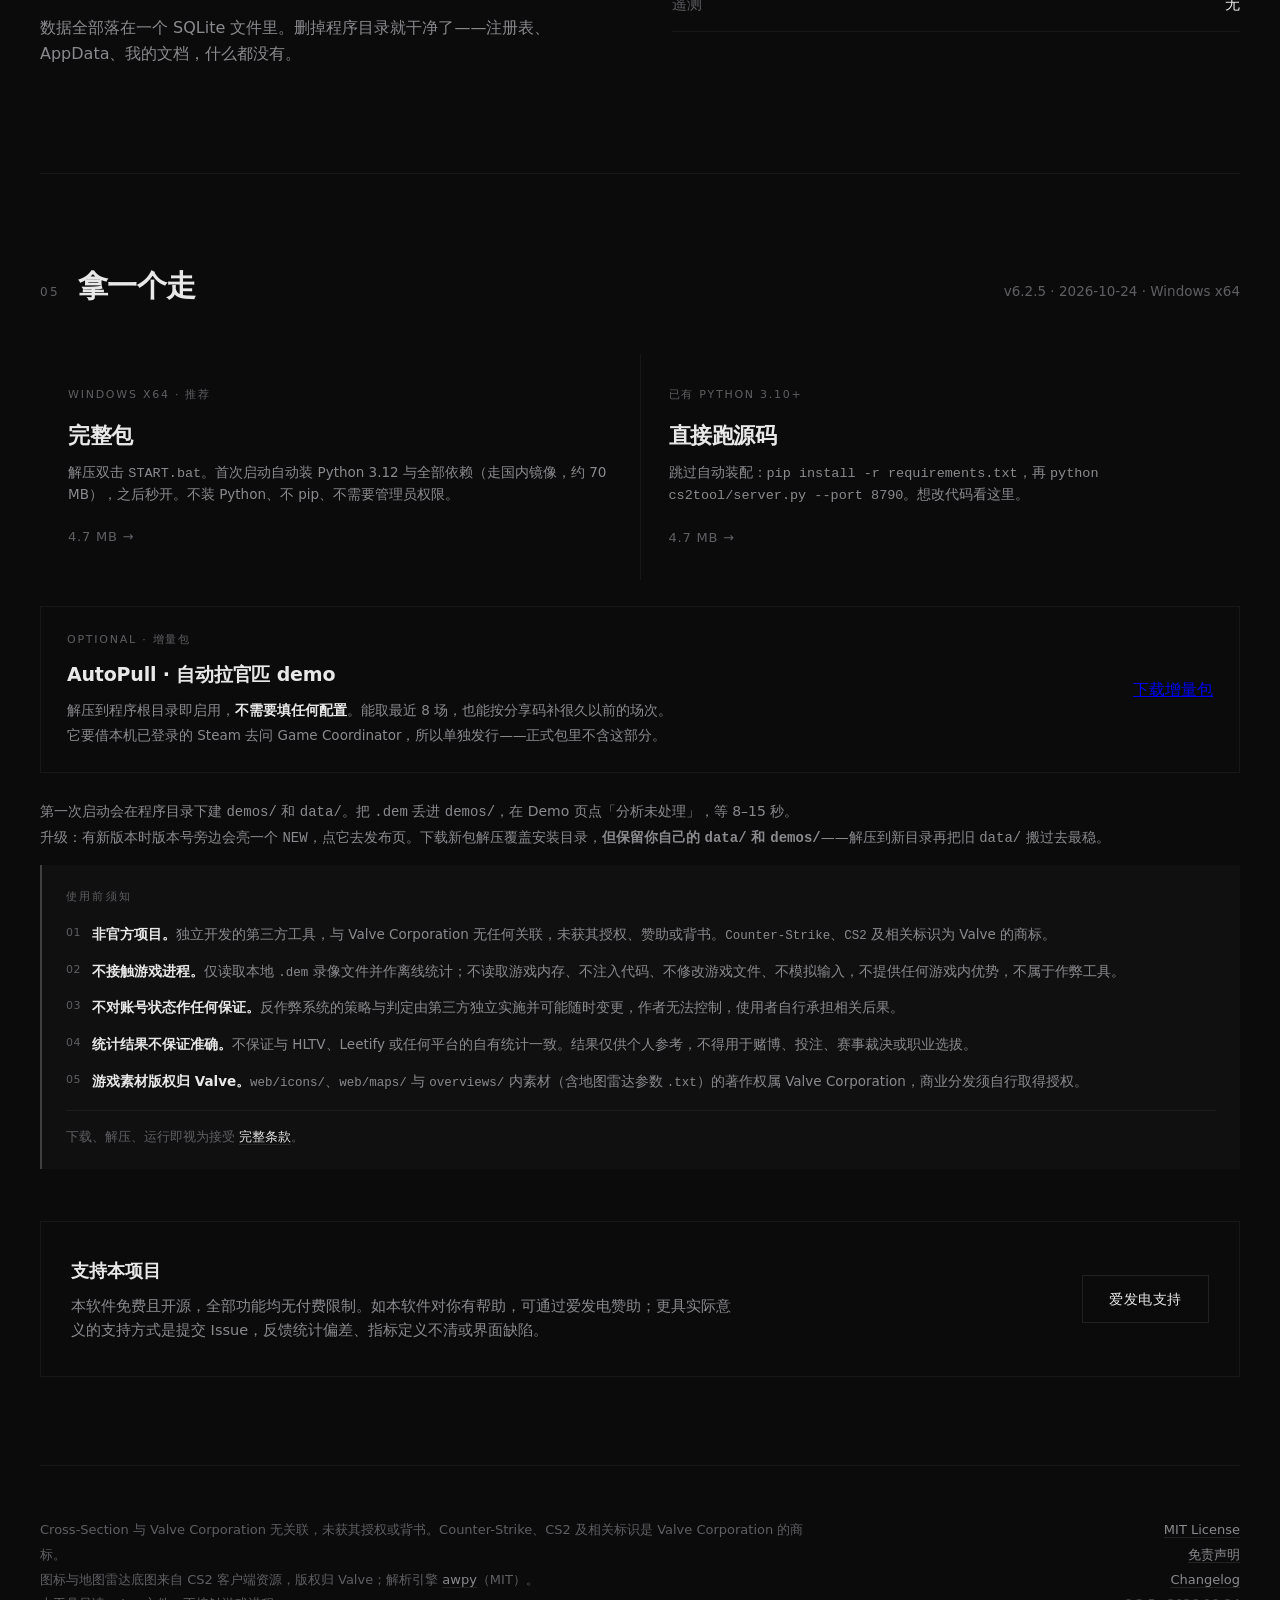
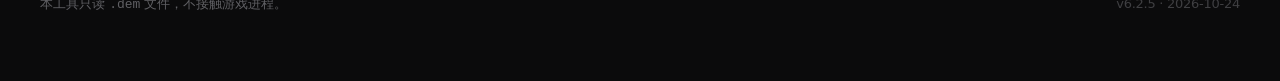
==== commit 0bd865c0: "refactor: 「我是谁」下拉统一到 player-select.js（主页与 Demo 页共用，带场次分组与错误提示）" ====
--- a/docs/index.html
+++ b/docs/index.html
@@ -554,7 +554,7 @@
     <div class="sec-h">
       <span class="idx">05</span>
       <h2>拿一个走</h2>
-      <span class="note">v6.2.4 · 2026-10-24 · Windows x64</span>
+      <span class="note">v6.2.5 · 2026-10-24 · Windows x64</span>
     </div>
     <div class="dl">
       <a href="https://github.com/N2-O/cross-section/releases/latest">
@@ -620,7 +620,7 @@
         <a href="https://github.com/N2-O/cross-section/blob/main/LICENSE">MIT License</a><br>
         <a href="https://github.com/N2-O/cross-section/blob/main/DISCLAIMER.md">免责声明</a><br>
         <a href="https://github.com/N2-O/cross-section/blob/main/CHANGELOG.md">Changelog</a><br>
-        <span class="num" style="color:#3f3f42">v6.2.4 · 2026-10-24</span>
+        <span class="num" style="color:#3f3f42">v6.2.5 · 2026-10-24</span>
       </p>
     </div>
   </footer>
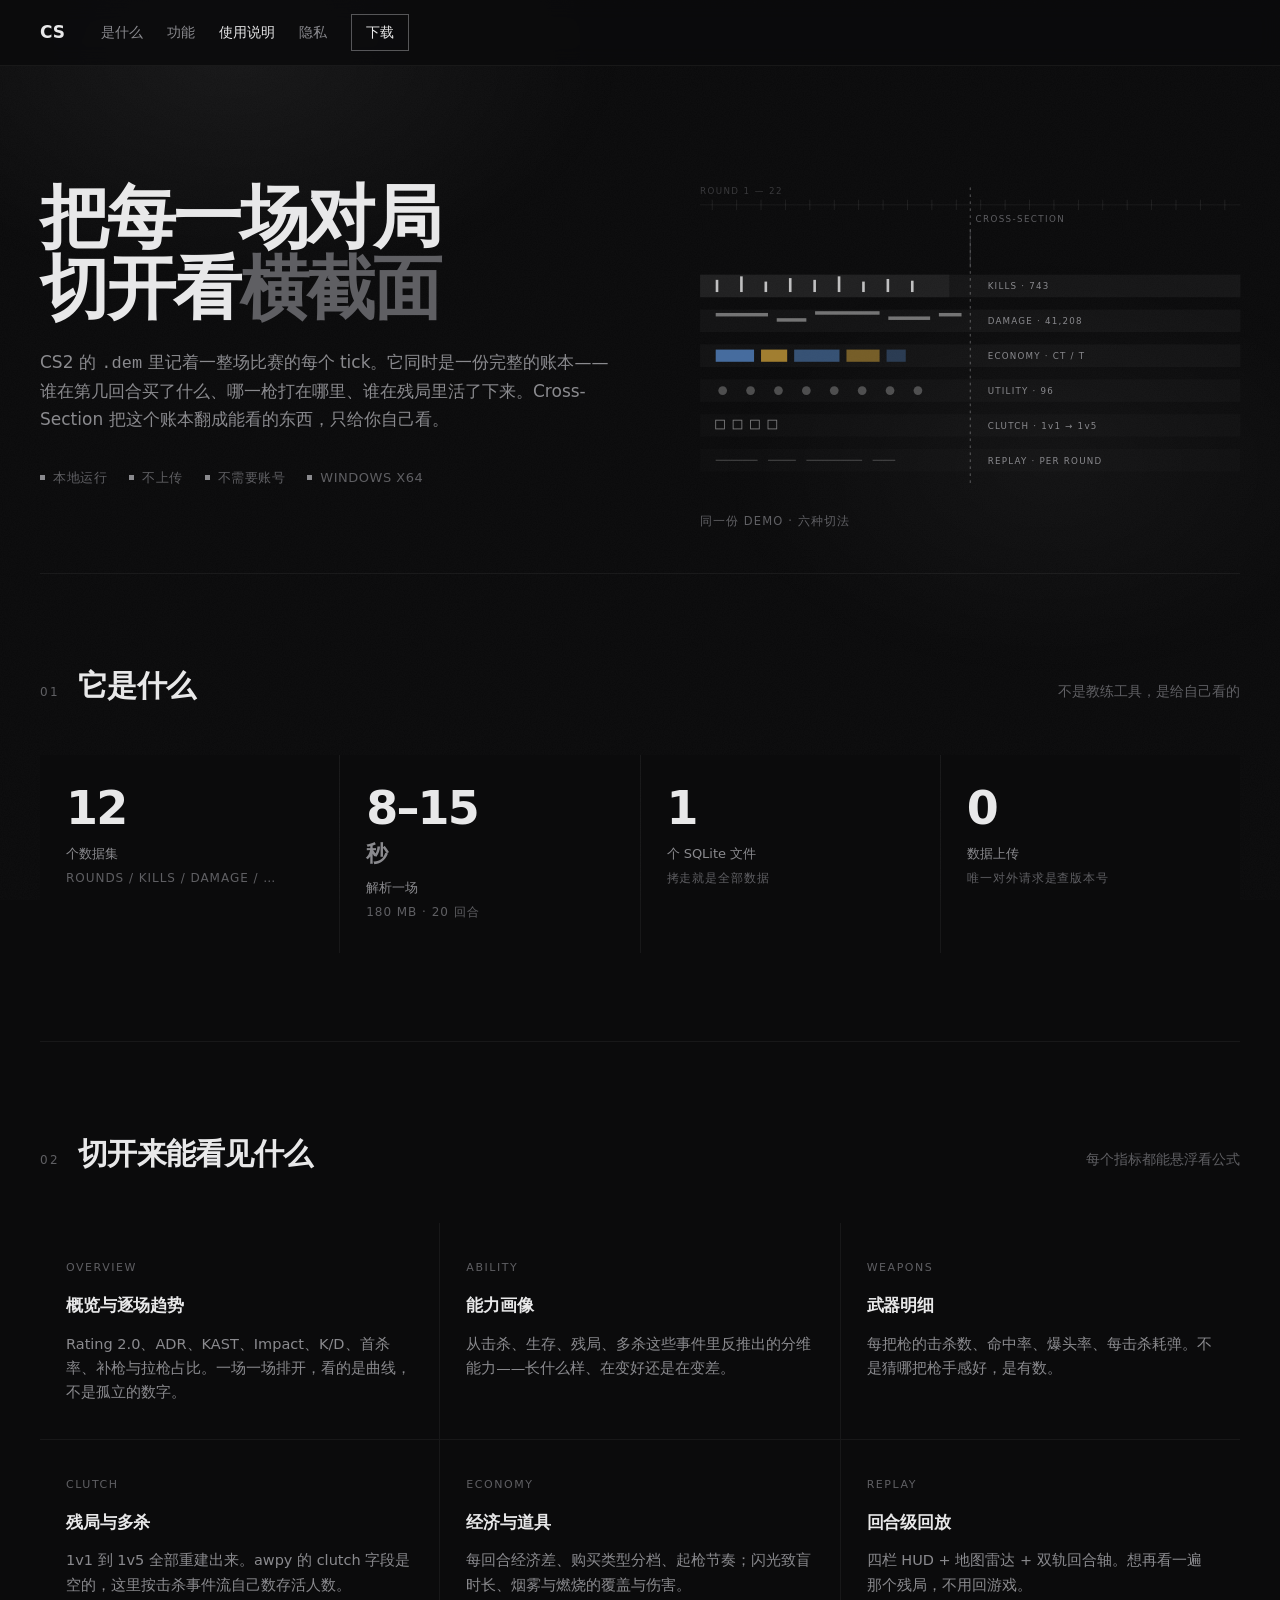
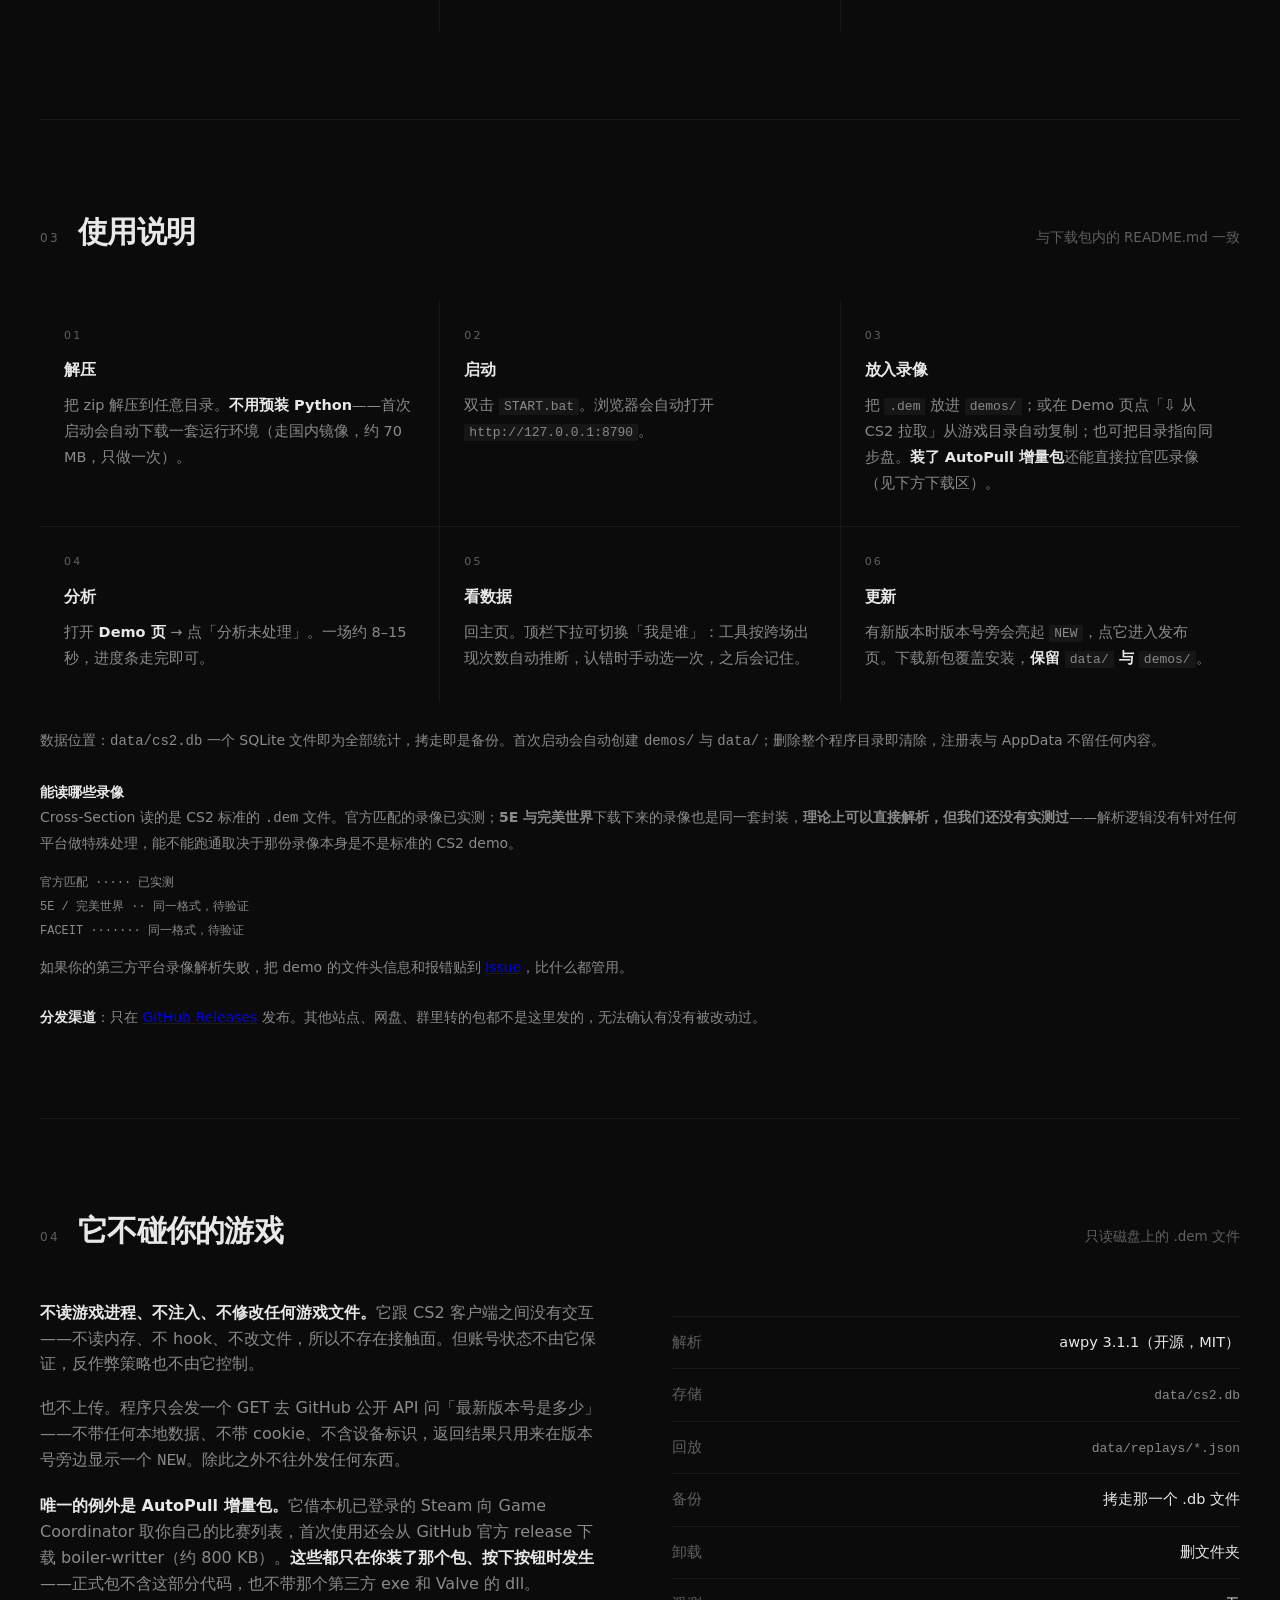
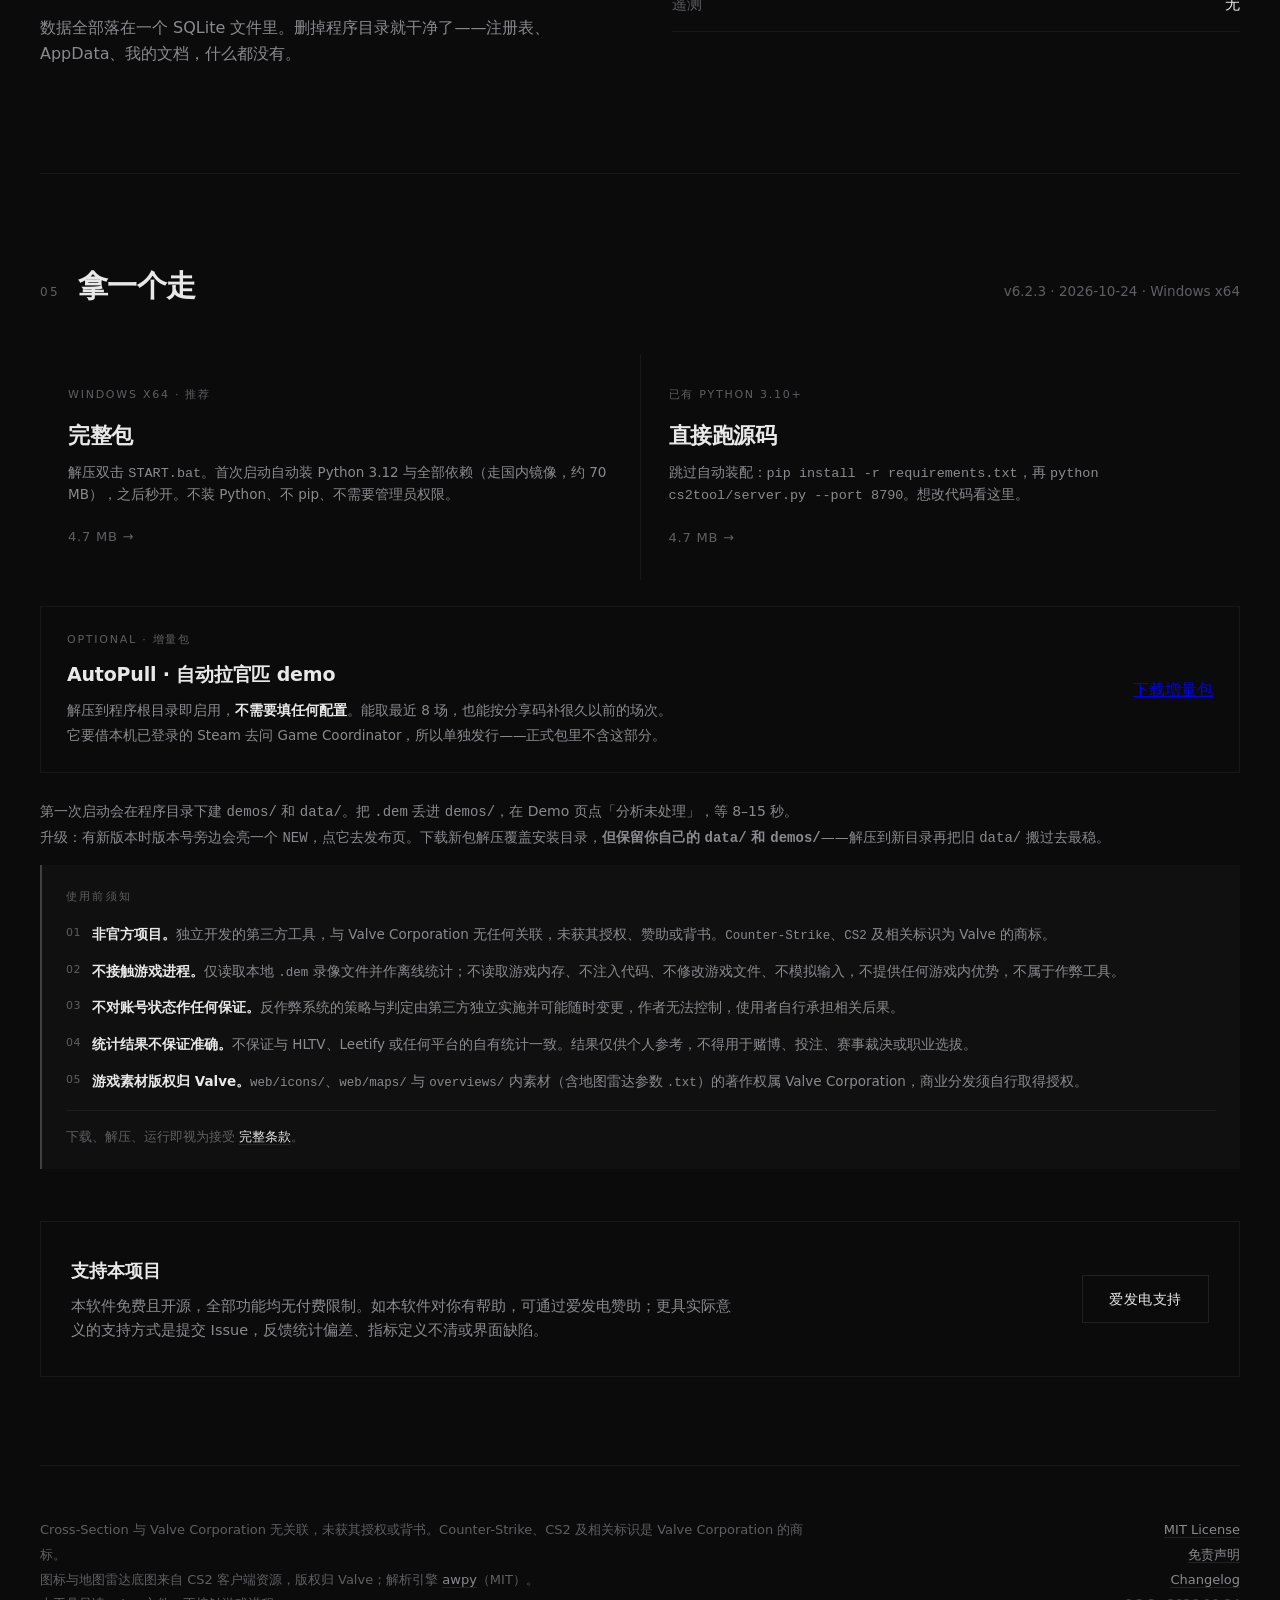
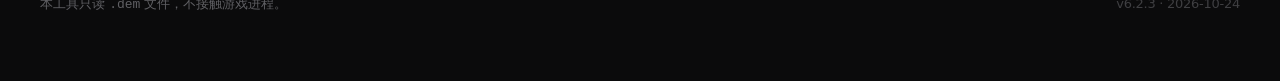
==== commit dbe192f5: "chore: 三轮改动合并回 v6.2.3（地图合并 + 切人修复 + 下拉统一）" ====
--- a/docs/index.html
+++ b/docs/index.html
@@ -554,7 +554,7 @@
     <div class="sec-h">
       <span class="idx">05</span>
       <h2>拿一个走</h2>
-      <span class="note">v6.2.5 · 2026-10-24 · Windows x64</span>
+      <span class="note">v6.2.3 · 2026-10-24 · Windows x64</span>
     </div>
     <div class="dl">
       <a href="https://github.com/N2-O/cross-section/releases/latest">
@@ -620,7 +620,7 @@
         <a href="https://github.com/N2-O/cross-section/blob/main/LICENSE">MIT License</a><br>
         <a href="https://github.com/N2-O/cross-section/blob/main/DISCLAIMER.md">免责声明</a><br>
         <a href="https://github.com/N2-O/cross-section/blob/main/CHANGELOG.md">Changelog</a><br>
-        <span class="num" style="color:#3f3f42">v6.2.5 · 2026-10-24</span>
+        <span class="num" style="color:#3f3f42">v6.2.3 · 2026-10-24</span>
       </p>
     </div>
   </footer>
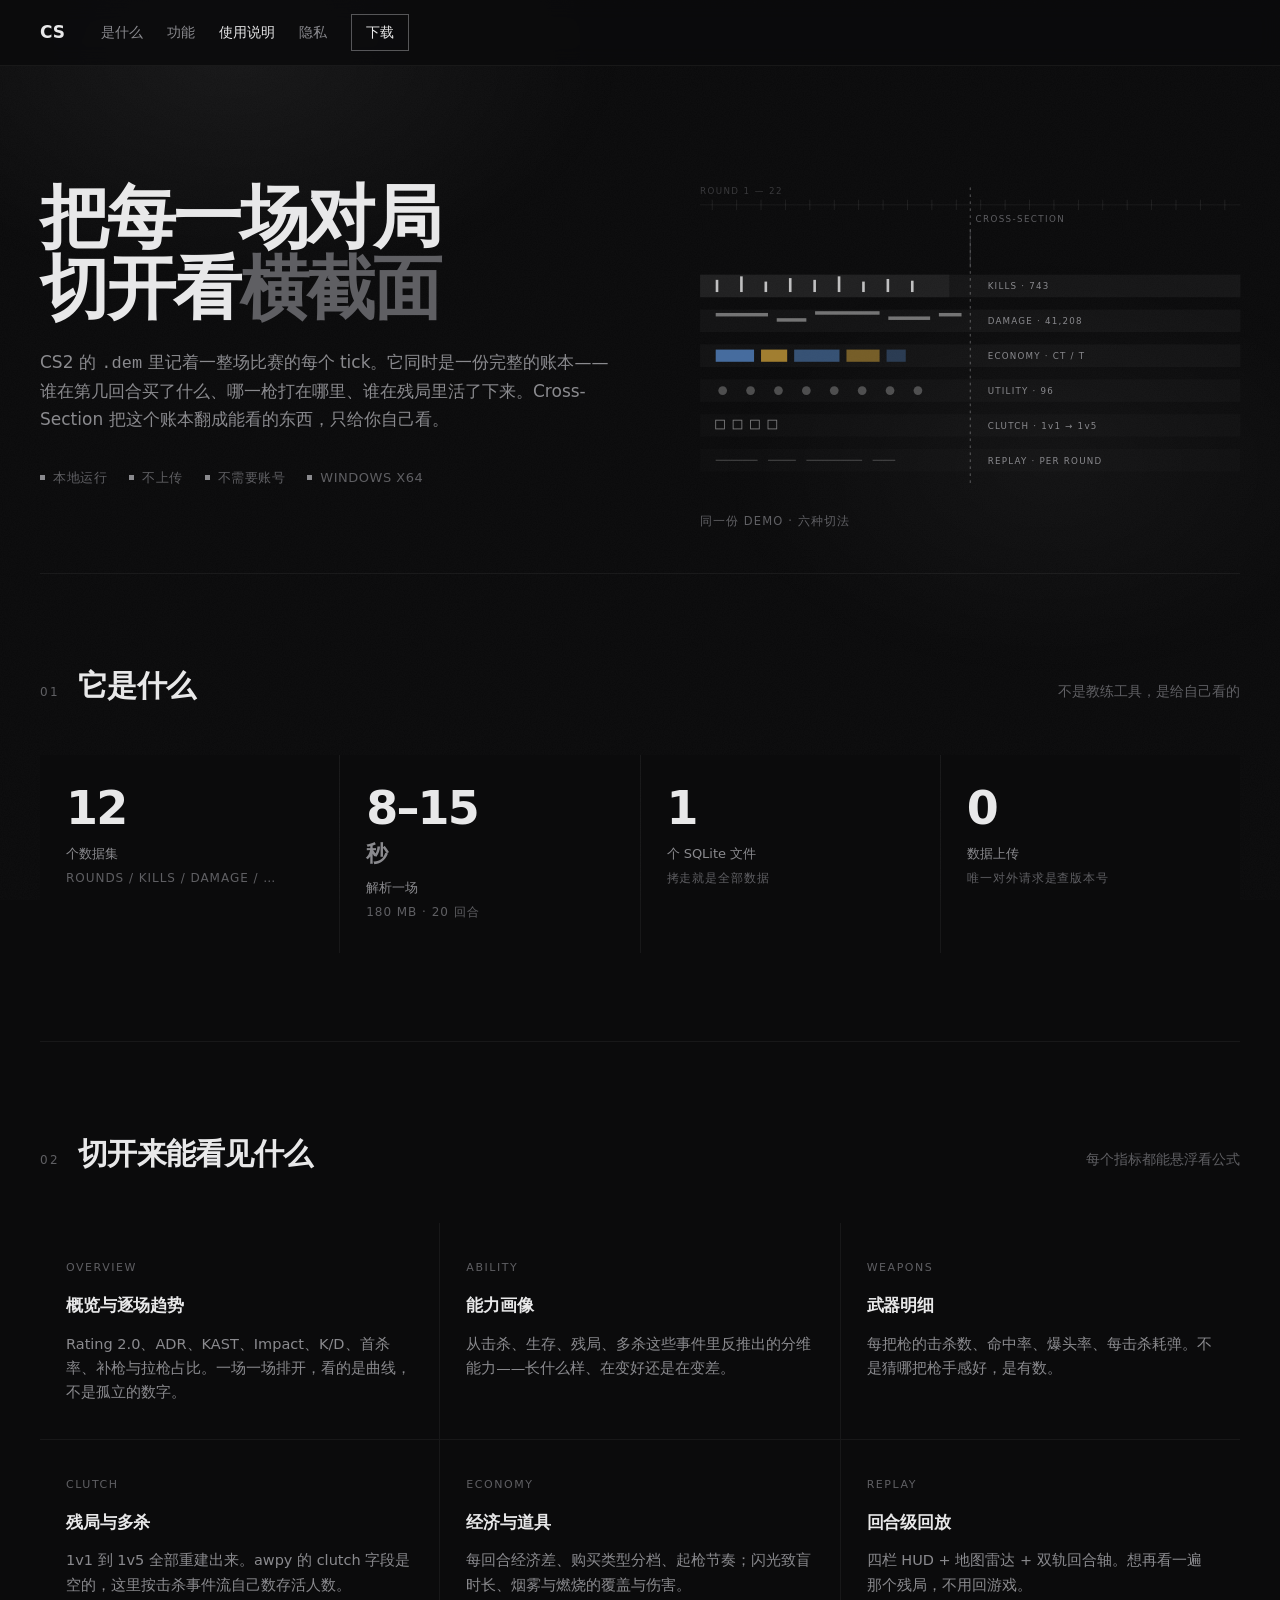
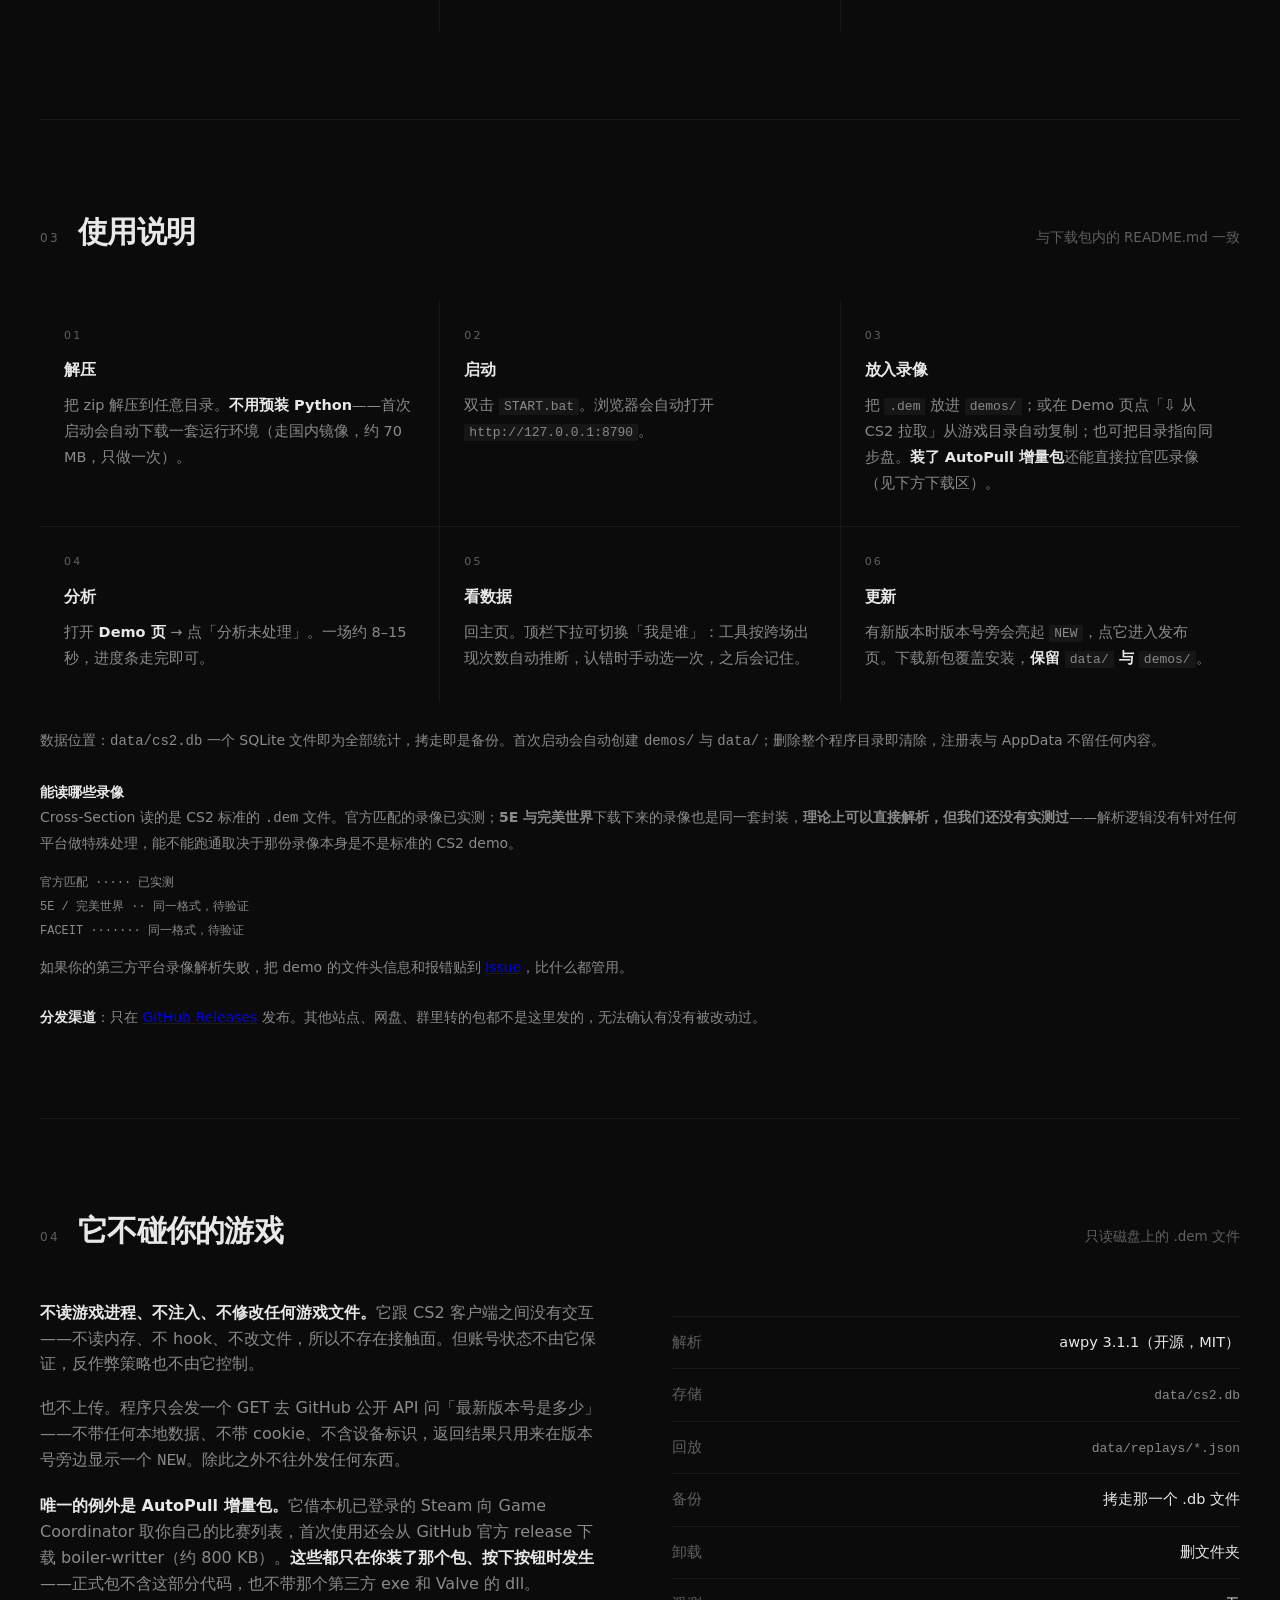
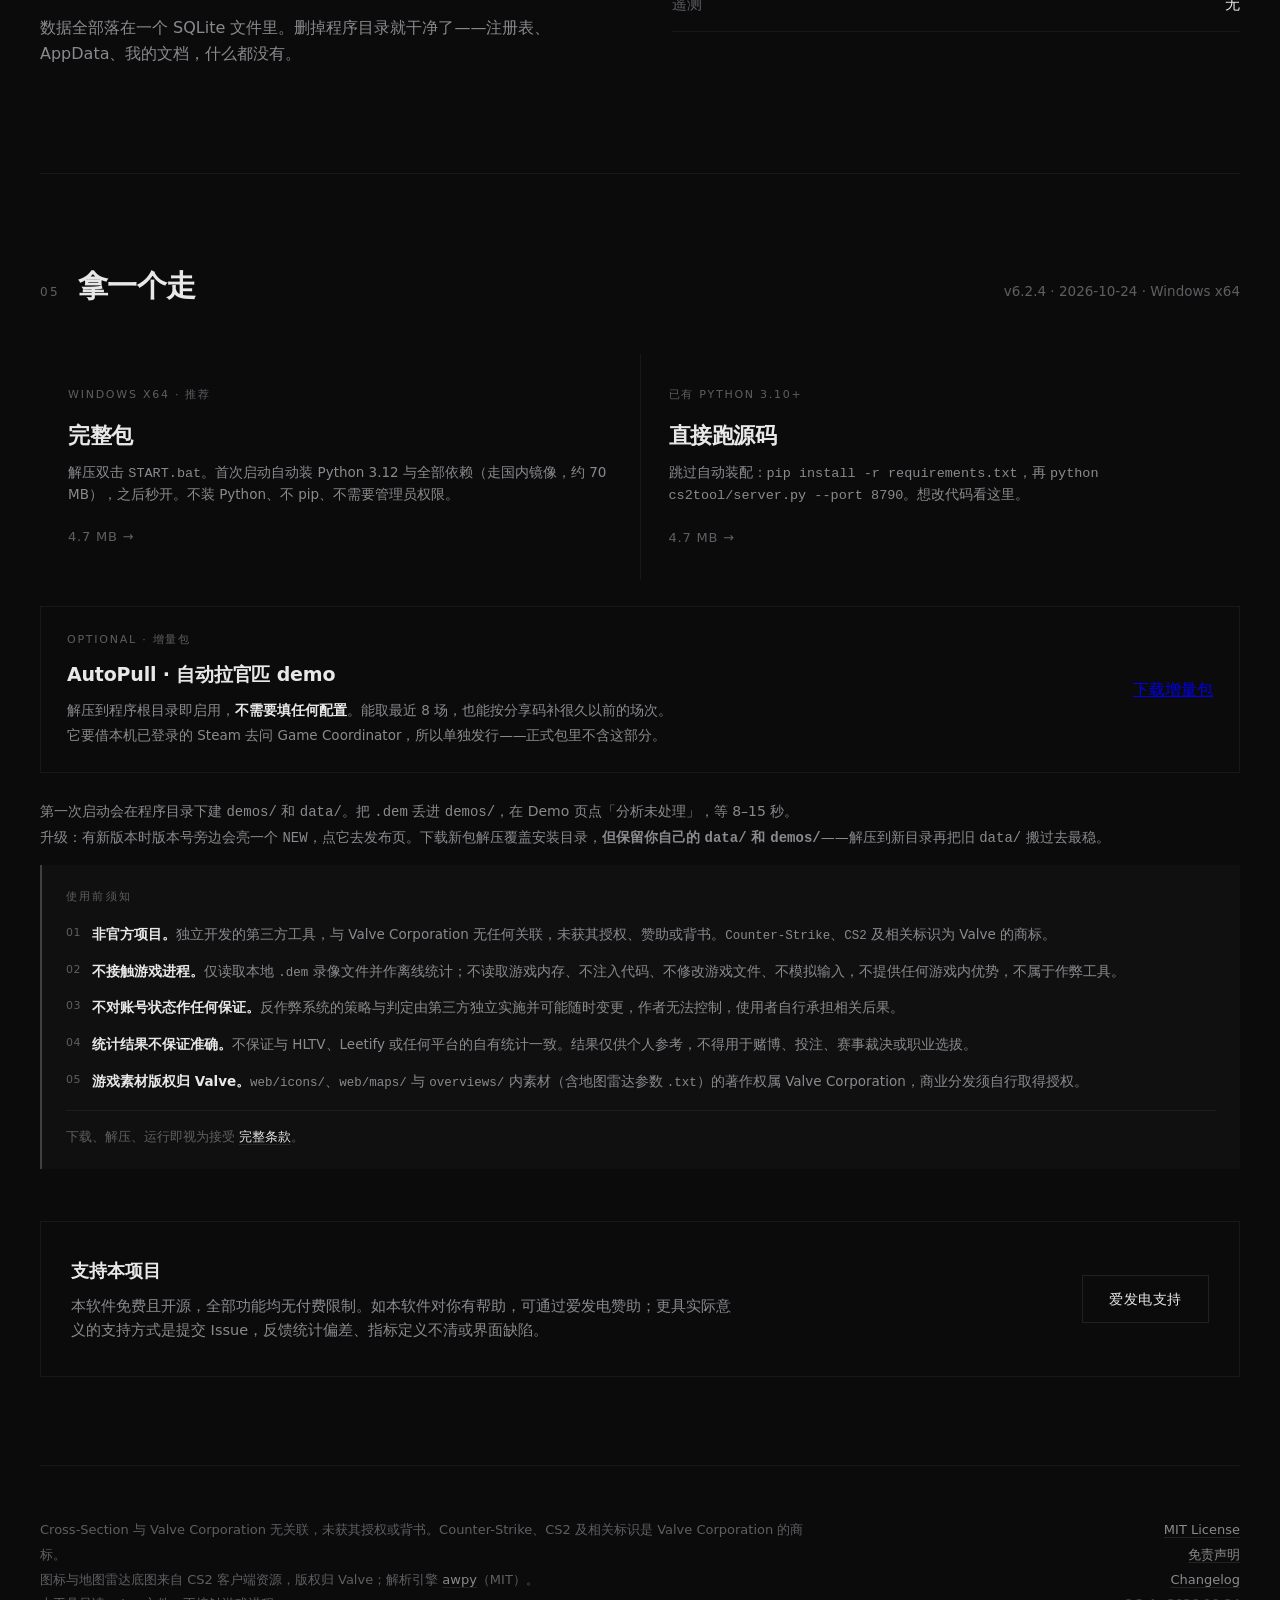
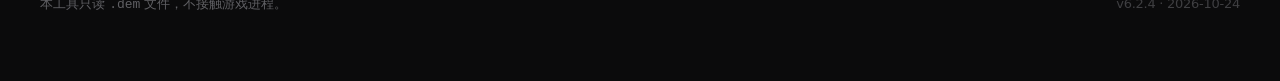
==== commit 71b48862: "v6.2.4: 导出一份自包含 CSV（带 AI 指令）；删 export_report 与两个调试入口" ====
--- a/docs/index.html
+++ b/docs/index.html
@@ -554,7 +554,7 @@
     <div class="sec-h">
       <span class="idx">05</span>
       <h2>拿一个走</h2>
-      <span class="note">v6.2.3 · 2026-10-24 · Windows x64</span>
+      <span class="note">v6.2.4 · 2026-10-24 · Windows x64</span>
     </div>
     <div class="dl">
       <a href="https://github.com/N2-O/cross-section/releases/latest">
@@ -620,7 +620,7 @@
         <a href="https://github.com/N2-O/cross-section/blob/main/LICENSE">MIT License</a><br>
         <a href="https://github.com/N2-O/cross-section/blob/main/DISCLAIMER.md">免责声明</a><br>
         <a href="https://github.com/N2-O/cross-section/blob/main/CHANGELOG.md">Changelog</a><br>
-        <span class="num" style="color:#3f3f42">v6.2.3 · 2026-10-24</span>
+        <span class="num" style="color:#3f3f42">v6.2.4 · 2026-10-24</span>
       </p>
     </div>
   </footer>
